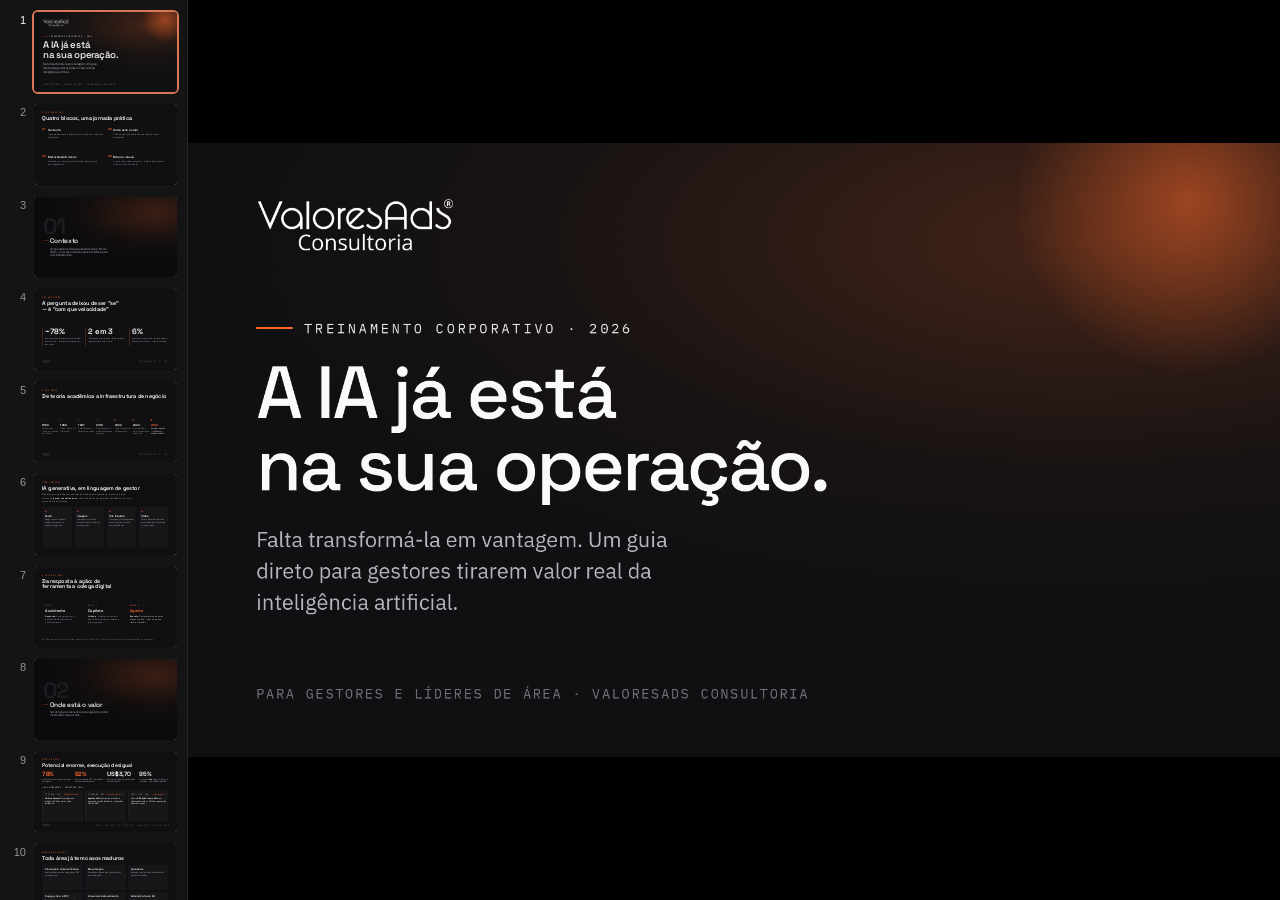
==== index.html @ 969938cc "Add files via upload" ====
<!DOCTYPE html>
<html lang="pt-BR">
<head>
<meta charset="utf-8">
<meta name="viewport" content="width=device-width, initial-scale=1">
<title>Treinamento de IA · ValoresAds Consultoria</title>
<!-- Fonts self-hosted for full offline playback (Space Grotesk, IBM Plex Sans/Mono) -->
<link rel="stylesheet" href="assets/fonts/fonts.css">
<style>
  * { box-sizing: border-box; }
  html, body { margin: 0; height: 100%; background: #0b0b0d; }
  a { color: #ff6a2c; }
</style>
<script src="deck-fragments.js"></script>
</head>
<body>
<deck-stage width="1920" height="1080">
<!-- 1 · CAPA -->
<section data-label="Capa" data-screen-label="01" data-speaker-notes="Abertura. Apresente-se, apresente a ValoresAds e o objetivo do treinamento: sair daqui sabendo o que é IA, onde ela gera valor e como começar na sua área. ~45 min." style="box-sizing:border-box;height:100%;background:radial-gradient(120% 90% at 82% 16%, rgba(255,106,44,0.22) 0%, rgba(255,106,44,0.04) 40%, transparent 64%), #101012;color:#fafafa;font-family:'IBM Plex Sans',sans-serif;padding:96px 120px;display:flex;flex-direction:column;justify-content:space-between;overflow:hidden;position:relative;">
  <div style="position:absolute;top:-220px;right:-160px;width:640px;height:640px;border-radius:50%;background:radial-gradient(circle, rgba(255,106,44,0.5) 0%, transparent 68%);filter:blur(12px);"></div>
  <img src="assets/valoresads-white.png" alt="ValoresAds Consultoria" style="height:96px;width:auto;align-self:flex-start;position:relative;">
  <div style="position:relative;max-width:1180px;">
    <div style="display:flex;align-items:center;gap:20px;margin-bottom:34px;">
      <span style="width:64px;height:3px;background:#ff6a2c;display:block;"></span>
      <span style="font-family:'IBM Plex Mono',monospace;font-size:24px;letter-spacing:0.22em;text-transform:uppercase;color:#e4e4e7;">Treinamento corporativo · 2026</span>
    </div>
    <h1 style="font-family:'Space Grotesk',sans-serif;font-weight:500;font-size:130px;line-height:0.98;letter-spacing:-0.03em;color:#fafafa;margin:0;">A IA já está<br>na sua operação.</h1>
    <p style="font-size:38px;line-height:1.45;color:#b4b4bc;margin:38px 0 0 0;max-width:840px;">Falta transformá-la em vantagem. Um guia direto para gestores tirarem valor real da inteligência artificial.</p>
  </div>
  <div style="position:relative;font-family:'IBM Plex Mono',monospace;font-size:24px;letter-spacing:0.14em;text-transform:uppercase;color:#71717a;">Para gestores e líderes de área · ValoresAds Consultoria</div>
</section>

<!-- 2 · AGENDA -->
<section data-label="Agenda" data-screen-label="02" data-speaker-notes="Mapa do treinamento em 4 blocos. Diga que é prático e que fecha com um exercício aplicado à realidade deles." style="box-sizing:border-box;height:100%;background:#101012;color:#fafafa;font-family:'IBM Plex Sans',sans-serif;padding:92px 110px;display:flex;flex-direction:column;overflow:hidden;position:relative;">
  <p style="font-family:'IBM Plex Mono',monospace;font-size:24px;letter-spacing:0.2em;text-transform:uppercase;color:#ff6a2c;margin:0 0 26px 0;">O que vamos ver</p>
  <h2 style="font-family:'Space Grotesk',sans-serif;font-weight:600;font-size:74px;line-height:1.02;letter-spacing:-0.02em;color:#fafafa;margin:0 0 64px 0;">Quatro blocos, uma jornada prática</h2>
  <div style="display:grid;grid-template-columns:1fr 1fr;gap:32px 56px;flex:1;">
    <div style="border-top:2px solid #26262b;padding-top:26px;display:flex;gap:28px;" data-frag="1">
      <span style="font-family:'Space Grotesk',sans-serif;font-weight:600;font-size:40px;color:#ff6a2c;line-height:1;">01</span>
      <div><h3 style="font-family:'Space Grotesk',sans-serif;font-weight:600;font-size:40px;color:#fafafa;margin:0 0 12px 0;">Contexto</h3><p style="font-size:28px;line-height:1.45;color:#a1a1aa;margin:0;">O que mudou, como a IA generativa funciona e o salto para os agentes.</p></div>
    </div>
    <div style="border-top:2px solid #26262b;padding-top:26px;display:flex;gap:28px;" data-frag="2">
      <span style="font-family:'Space Grotesk',sans-serif;font-weight:600;font-size:40px;color:#ff6a2c;line-height:1;">02</span>
      <div><h3 style="font-family:'Space Grotesk',sans-serif;font-weight:600;font-size:40px;color:#fafafa;margin:0 0 12px 0;">Onde está o valor</h3><p style="font-size:28px;line-height:1.45;color:#a1a1aa;margin:0;">Estado da adoção e casos de uso reais por área da empresa.</p></div>
    </div>
    <div style="border-top:2px solid #26262b;padding-top:26px;display:flex;gap:28px;" data-frag="3">
      <span style="font-family:'Space Grotesk',sans-serif;font-weight:600;font-size:40px;color:#ff6a2c;line-height:1;">03</span>
      <div><h3 style="font-family:'Space Grotesk',sans-serif;font-weight:600;font-size:40px;color:#fafafa;margin:0 0 12px 0;">Maturidade &amp; riscos</h3><p style="font-size:28px;line-height:1.45;color:#a1a1aa;margin:0;">Níveis de uso, por que projetos falham, governança e uso responsável.</p></div>
    </div>
    <div style="border-top:2px solid #26262b;padding-top:26px;display:flex;gap:28px;" data-frag="4">
      <span style="font-family:'Space Grotesk',sans-serif;font-weight:600;font-size:40px;color:#ff6a2c;line-height:1;">04</span>
      <div><h3 style="font-family:'Space Grotesk',sans-serif;font-weight:600;font-size:40px;color:#fafafa;margin:0 0 12px 0;">Mão na massa</h3><p style="font-size:28px;line-height:1.45;color:#a1a1aa;margin:0;">Como escrever bons prompts, o método de adoção e o exercício "meu assistente".</p></div>
    </div>
  </div>
</section>

<!-- 3 · DIVISOR 01 -->
<section data-label="01 · Contexto" data-screen-label="03" data-speaker-notes="Divisor de bloco. Transição para o contexto: por que esse é o momento." style="box-sizing:border-box;height:100%;background:radial-gradient(120% 90% at 85% 20%, rgba(255,106,44,0.20) 0%, rgba(255,106,44,0.03) 42%, transparent 66%), #0b0b0d;color:#fafafa;font-family:'IBM Plex Sans',sans-serif;padding:96px 120px;display:flex;flex-direction:column;justify-content:center;overflow:hidden;position:relative;">
  <span style="font-family:'Space Grotesk',sans-serif;font-weight:700;font-size:300px;line-height:0.8;color:#1c1c20;letter-spacing:-0.04em;">01</span>
  <div style="display:flex;align-items:center;gap:22px;margin-top:10px;">
    <span style="width:72px;height:3px;background:#ff6a2c;display:block;"></span>
    <h2 style="font-family:'Space Grotesk',sans-serif;font-weight:500;font-size:88px;letter-spacing:-0.02em;color:#fafafa;margin:0;">Contexto</h2>
  </div>
  <p style="font-size:34px;color:#a1a1aa;margin:28px 0 0 94px;max-width:820px;">Do que estamos falando quando dizemos "IA" em 2026 — e por que ela deixou de ser tendência para virar infraestrutura.</p>
</section>

<!-- 4 · POR QUE AGORA -->
<section data-label="Por que agora" data-screen-label="04" data-speaker-notes="A adoção virou padrão de mercado. Em ~1 ano saltou de metade para quase 80% das empresas. Mas só 6% capturam impacto real no resultado — a diferença não é a tecnologia, é o método. Esse é o recado do treinamento." style="box-sizing:border-box;height:100%;background:#101012;color:#fafafa;font-family:'IBM Plex Sans',sans-serif;padding:92px 110px;display:flex;flex-direction:column;overflow:hidden;position:relative;">
  <p style="font-family:'IBM Plex Mono',monospace;font-size:24px;letter-spacing:0.2em;text-transform:uppercase;color:#ff6a2c;margin:0 0 26px 0;">Por que agora</p>
  <h2 style="font-family:'Space Grotesk',sans-serif;font-weight:600;font-size:74px;line-height:1.04;letter-spacing:-0.02em;color:#fafafa;margin:0 0 56px 0;max-width:1300px;">A pergunta deixou de ser "se" — é "com que velocidade"</h2>
  <div style="display:grid;grid-template-columns:repeat(3,1fr);gap:52px;flex:1;align-content:center;">
    <div style="border-left:3px solid #ff6a2c;padding-left:34px;" data-frag="1">
      <div style="font-family:'Space Grotesk',sans-serif;font-weight:600;font-size:104px;line-height:1;color:#fafafa;">~78%</div>
      <p style="font-size:28px;line-height:1.45;color:#a1a1aa;margin:18px 0 0 0;">das empresas já usam IA em ao menos uma função — era cerca de metade um ano antes.</p>
    </div>
    <div style="border-left:3px solid #ff6a2c;padding-left:34px;" data-frag="2">
      <div style="font-family:'Space Grotesk',sans-serif;font-weight:600;font-size:104px;line-height:1;color:#fafafa;">2 em 3</div>
      <p style="font-size:28px;line-height:1.45;color:#a1a1aa;margin:18px 0 0 0;">líderes seniores já usam IA generativa regularmente no dia a dia.</p>
    </div>
    <div style="border-left:3px solid #ff6a2c;padding-left:34px;" data-frag="3">
      <div style="font-family:'Space Grotesk',sans-serif;font-weight:600;font-size:104px;line-height:1;color:#fafafa;">6%</div>
      <p style="font-size:28px;line-height:1.45;color:#a1a1aa;margin:18px 0 0 0;">capturam impacto real no resultado. A diferença é método — não tecnologia.</p>
    </div>
  </div>
  <div style="display:flex;justify-content:space-between;align-items:center;margin-top:auto;padding-top:30px;"><img src="assets/valoresads-white.png" alt="ValoresAds" style="height:30px;width:auto;opacity:0.55;"><span style="font-family:'IBM Plex Mono',monospace;font-size:24px;letter-spacing:0.12em;text-transform:uppercase;color:#52525b;">Treinamento de IA · 2026</span></div>
</section>

<!-- 5 · LINHA DO TEMPO -->
<section data-label="Linha do tempo" data-screen-label="05" data-speaker-notes="Contexto histórico rápido. O ponto: a curva acelerou. O deck original parava em 2022/ChatGPT — hoje já vivemos a era multimodal e o início dos agentes." style="box-sizing:border-box;height:100%;background:#101012;color:#fafafa;font-family:'IBM Plex Sans',sans-serif;padding:92px 110px;display:flex;flex-direction:column;overflow:hidden;position:relative;">
  <p style="font-family:'IBM Plex Mono',monospace;font-size:24px;letter-spacing:0.2em;text-transform:uppercase;color:#ff6a2c;margin:0 0 26px 0;">O que mudou</p>
  <h2 style="font-family:'Space Grotesk',sans-serif;font-weight:600;font-size:74px;line-height:1.02;letter-spacing:-0.02em;color:#fafafa;margin:0 0 70px 0;">De teoria acadêmica a infraestrutura de negócio</h2>
  <div style="flex:1;display:flex;align-items:center;">
    <div style="width:100%;border-top:2px solid #26262b;display:grid;grid-template-columns:repeat(7,1fr);">
      <div style="padding:38px 20px 0 0;position:relative;" data-frag="1"><span style="position:absolute;top:-9px;left:0;width:16px;height:16px;border-radius:50%;background:#3f3f46;"></span><div style="font-family:'Space Grotesk',sans-serif;font-weight:600;font-size:38px;color:#fafafa;">1950</div><p style="font-size:24px;line-height:1.4;color:#8a8a92;margin:12px 0 0 0;">Fundamentos — Turing e a "máquina que pensa"</p></div>
      <div style="padding:38px 20px 0 0;position:relative;" data-frag="2"><span style="position:absolute;top:-9px;left:0;width:16px;height:16px;border-radius:50%;background:#3f3f46;"></span><div style="font-family:'Space Grotesk',sans-serif;font-weight:600;font-size:38px;color:#fafafa;">1956</div><p style="font-size:24px;line-height:1.4;color:#8a8a92;margin:12px 0 0 0;">Nasce o termo "IA" (Dartmouth)</p></div>
      <div style="padding:38px 20px 0 0;position:relative;" data-frag="3"><span style="position:absolute;top:-9px;left:0;width:16px;height:16px;border-radius:50%;background:#3f3f46;"></span><div style="font-family:'Space Grotesk',sans-serif;font-weight:600;font-size:38px;color:#fafafa;">1997</div><p style="font-size:24px;line-height:1.4;color:#8a8a92;margin:12px 0 0 0;">Deep Blue vence Kasparov no xadrez</p></div>
      <div style="padding:38px 20px 0 0;position:relative;" data-frag="4"><span style="position:absolute;top:-9px;left:0;width:16px;height:16px;border-radius:50%;background:#3f3f46;"></span><div style="font-family:'Space Grotesk',sans-serif;font-weight:600;font-size:38px;color:#fafafa;">2012</div><p style="font-size:24px;line-height:1.4;color:#8a8a92;margin:12px 0 0 0;">Deep learning — a máquina aprende a enxergar</p></div>
      <div style="padding:38px 20px 0 0;position:relative;" data-frag="5"><span style="position:absolute;top:-9px;left:0;width:16px;height:16px;border-radius:50%;background:#ff6a2c;"></span><div style="font-family:'Space Grotesk',sans-serif;font-weight:600;font-size:38px;color:#fafafa;">2022</div><p style="font-size:24px;line-height:1.4;color:#8a8a92;margin:12px 0 0 0;">ChatGPT populariza a IA generativa</p></div>
      <div style="padding:38px 20px 0 0;position:relative;" data-frag="6"><span style="position:absolute;top:-9px;left:0;width:16px;height:16px;border-radius:50%;background:#ff6a2c;"></span><div style="font-family:'Space Grotesk',sans-serif;font-weight:600;font-size:38px;color:#fafafa;">2024</div><p style="font-size:24px;line-height:1.4;color:#8a8a92;margin:12px 0 0 0;">IA multimodal — texto, imagem, voz e vídeo juntos</p></div>
      <div style="padding:38px 0 0 0;position:relative;" data-frag="7"><span style="position:absolute;top:-9px;left:0;width:16px;height:16px;border-radius:50%;background:#ff6a2c;box-shadow:0 0 0 6px rgba(255,106,44,0.2);"></span><div style="font-family:'Space Grotesk',sans-serif;font-weight:600;font-size:38px;color:#ff6a2c;">2026</div><p style="font-size:24px;line-height:1.4;color:#d4d4d8;margin:12px 0 0 0;">A era dos agentes — a IA passa a executar tarefas</p></div>
    </div>
  </div>
  <div style="display:flex;justify-content:space-between;align-items:center;margin-top:auto;padding-top:30px;"><img src="assets/valoresads-white.png" alt="ValoresAds" style="height:30px;width:auto;opacity:0.55;"><span style="font-family:'IBM Plex Mono',monospace;font-size:24px;letter-spacing:0.12em;text-transform:uppercase;color:#52525b;">Treinamento de IA · 2026</span></div>
</section>

<!-- 6 · COMO FUNCIONA / MODALIDADES -->
<section data-label="IA generativa" data-screen-label="06" data-speaker-notes="Explique simples: modelos que aprenderam padrões de muitos dados e geram conteúdo novo. Hoje são multimodais. Dê exemplos do cotidiano da empresa deles." style="box-sizing:border-box;height:100%;background:#101012;color:#fafafa;font-family:'IBM Plex Sans',sans-serif;padding:92px 110px;display:flex;flex-direction:column;overflow:hidden;position:relative;">
  <p style="font-family:'IBM Plex Mono',monospace;font-size:24px;letter-spacing:0.2em;text-transform:uppercase;color:#ff6a2c;margin:0 0 26px 0;">Como funciona</p>
  <h2 style="font-family:'Space Grotesk',sans-serif;font-weight:600;font-size:74px;line-height:1.02;letter-spacing:-0.02em;color:#fafafa;margin:0 0 20px 0;">IA generativa, em linguagem de gestor</h2>
  <p style="font-size:32px;line-height:1.5;color:#b4b4bc;margin:0 0 54px 0;max-width:1240px;">Modelos que aprenderam padrões de bilhões de exemplos e, a partir de uma instrução, <strong style="color:#fafafa;font-weight:600;">geram conteúdo novo</strong>. Hoje trabalham em quatro modalidades — muitas vezes ao mesmo tempo.</p>
  <div style="display:grid;grid-template-columns:repeat(4,1fr);gap:28px;flex:1;">
    <div style="background:#17171a;border:1px solid #26262b;border-radius:6px;padding:38px 32px;display:flex;flex-direction:column;" data-frag="1">
      <span style="font-family:'IBM Plex Mono',monospace;font-size:24px;letter-spacing:0.1em;color:#ff6a2c;">01</span>
      <h3 style="font-family:'Space Grotesk',sans-serif;font-weight:600;font-size:38px;color:#fafafa;margin:20px 0 14px 0;">Texto</h3>
      <p style="font-size:25px;line-height:1.45;color:#a1a1aa;margin:0;">Redigir, resumir, traduzir, analisar documentos e responder perguntas.</p>
    </div>
    <div style="background:#17171a;border:1px solid #26262b;border-radius:6px;padding:38px 32px;display:flex;flex-direction:column;" data-frag="2">
      <span style="font-family:'IBM Plex Mono',monospace;font-size:24px;letter-spacing:0.1em;color:#ff6a2c;">02</span>
      <h3 style="font-family:'Space Grotesk',sans-serif;font-weight:600;font-size:38px;color:#fafafa;margin:20px 0 14px 0;">Imagem</h3>
      <p style="font-size:25px;line-height:1.45;color:#a1a1aa;margin:0;">Criar peças, mockups e variações visuais a partir de uma descrição.</p>
    </div>
    <div style="background:#17171a;border:1px solid #26262b;border-radius:6px;padding:38px 32px;display:flex;flex-direction:column;" data-frag="3">
      <span style="font-family:'IBM Plex Mono',monospace;font-size:24px;letter-spacing:0.1em;color:#ff6a2c;">03</span>
      <h3 style="font-family:'Space Grotesk',sans-serif;font-weight:600;font-size:38px;color:#fafafa;margin:20px 0 14px 0;">Voz &amp; áudio</h3>
      <p style="font-size:25px;line-height:1.45;color:#a1a1aa;margin:0;">Transcrever reuniões, atender por voz e narrar conteúdo com naturalidade.</p>
    </div>
    <div style="background:#17171a;border:1px solid #26262b;border-radius:6px;padding:38px 32px;display:flex;flex-direction:column;" data-frag="4">
      <span style="font-family:'IBM Plex Mono',monospace;font-size:24px;letter-spacing:0.1em;color:#ff6a2c;">04</span>
      <h3 style="font-family:'Space Grotesk',sans-serif;font-weight:600;font-size:38px;color:#fafafa;margin:20px 0 14px 0;">Vídeo</h3>
      <p style="font-size:25px;line-height:1.45;color:#a1a1aa;margin:0;">Gerar e editar vídeos curtos para treinamento, marketing e comunicação.</p>
    </div>
  </div>
</section>

<!-- 7 · ASSISTENTE -> AGENTE -->
<section data-label="Assistente → Agente" data-screen-label="07" data-speaker-notes="O salto de 2026. Assistente responde; copiloto colabora dentro do fluxo; agente executa tarefas de várias etapas com supervisão humana. É a passagem de 'ferramenta' para 'colega digital'." style="box-sizing:border-box;height:100%;background:#101012;color:#fafafa;font-family:'IBM Plex Sans',sans-serif;padding:92px 110px;display:flex;flex-direction:column;overflow:hidden;position:relative;">
  <p style="font-family:'IBM Plex Mono',monospace;font-size:24px;letter-spacing:0.2em;text-transform:uppercase;color:#ff6a2c;margin:0 0 26px 0;">O salto de 2026</p>
  <h2 style="font-family:'Space Grotesk',sans-serif;font-weight:600;font-size:74px;line-height:1.02;letter-spacing:-0.02em;color:#fafafa;margin:0 0 60px 0;">Da resposta à ação: de ferramenta a colega digital</h2>
  <div style="display:grid;grid-template-columns:1fr 1fr 1fr;gap:0;flex:1;align-content:center;position:relative;">
    <div style="padding:0 44px;" data-frag="1">
      <div style="font-family:'IBM Plex Mono',monospace;font-size:24px;letter-spacing:0.14em;text-transform:uppercase;color:#71717a;">Nível 1</div>
      <h3 style="font-family:'Space Grotesk',sans-serif;font-weight:600;font-size:52px;color:#fafafa;margin:16px 0 18px 0;">Assistente</h3>
      <p style="font-size:29px;line-height:1.5;color:#a1a1aa;margin:0;"><strong style="color:#e4e4e7;font-weight:600;">Responde.</strong> Você pergunta, ele devolve. Chatbots e buscas conversacionais.</p>
    </div>
    <div style="padding:0 44px;border-left:1px solid #26262b;" data-frag="2">
      <div style="font-family:'IBM Plex Mono',monospace;font-size:24px;letter-spacing:0.14em;text-transform:uppercase;color:#71717a;">Nível 2</div>
      <h3 style="font-family:'Space Grotesk',sans-serif;font-weight:600;font-size:52px;color:#fafafa;margin:16px 0 18px 0;">Copiloto</h3>
      <p style="font-size:29px;line-height:1.5;color:#a1a1aa;margin:0;"><strong style="color:#e4e4e7;font-weight:600;">Colabora.</strong> Trabalha ao seu lado dentro da ferramenta e sugere o próximo passo.</p>
    </div>
    <div style="padding:0 44px;border-left:1px solid #26262b;" data-frag="3">
      <div style="font-family:'IBM Plex Mono',monospace;font-size:24px;letter-spacing:0.14em;text-transform:uppercase;color:#ff6a2c;">Nível 3</div>
      <h3 style="font-family:'Space Grotesk',sans-serif;font-weight:600;font-size:52px;color:#ff6a2c;margin:16px 0 18px 0;">Agente</h3>
      <p style="font-size:29px;line-height:1.5;color:#d4d4d8;margin:0;"><strong style="color:#fafafa;font-weight:600;">Executa.</strong> Cumpre tarefas de várias etapas sozinho — com o humano supervisionando.</p>
    </div>
  </div>
  <p style="font-size:27px;color:#71717a;margin:44px 0 0 0;" data-frag="4">62% das empresas já experimentam agentes; até o fim de 2026, ~40% dos softwares corporativos terão agentes embutidos.</p>
</section>

<!-- 8 · DIVISOR 02 -->
<section data-label="02 · Onde está o valor" data-screen-label="08" data-speaker-notes="Transição para o bloco de valor: onde a IA de fato move o ponteiro." style="box-sizing:border-box;height:100%;background:radial-gradient(120% 90% at 85% 20%, rgba(255,106,44,0.20) 0%, rgba(255,106,44,0.03) 42%, transparent 66%), #0b0b0d;color:#fafafa;font-family:'IBM Plex Sans',sans-serif;padding:96px 120px;display:flex;flex-direction:column;justify-content:center;overflow:hidden;position:relative;">
  <span style="font-family:'Space Grotesk',sans-serif;font-weight:700;font-size:300px;line-height:0.8;color:#1c1c20;letter-spacing:-0.04em;">02</span>
  <div style="display:flex;align-items:center;gap:22px;margin-top:10px;">
    <span style="width:72px;height:3px;background:#ff6a2c;display:block;"></span>
    <h2 style="font-family:'Space Grotesk',sans-serif;font-weight:500;font-size:88px;letter-spacing:-0.02em;color:#fafafa;margin:0;">Onde está o valor</h2>
  </div>
  <p style="font-size:34px;color:#a1a1aa;margin:28px 0 0 94px;max-width:820px;">Sair do hype: os casos de uso que já geram retorno mensurável, área por área.</p>
</section>

<!-- 9 · ESTADO DA ADOÇÃO -->
<section data-label="Estado da adoção" data-screen-label="09" data-speaker-notes="Foto de 2026: adoção alta, retorno visível, mas execução desigual. O contraste 78% adotam vs 95% dos pilotos sem impacto no P&amp;L é o gancho para o bloco de maturidade." style="box-sizing:border-box;height:100%;background:#101012;color:#fafafa;font-family:'IBM Plex Sans',sans-serif;padding:84px 110px;display:flex;flex-direction:column;overflow:hidden;position:relative;">
  <p style="font-family:'IBM Plex Mono',monospace;font-size:24px;letter-spacing:0.2em;text-transform:uppercase;color:#ff6a2c;margin:0 0 24px 0;">Foto de 2026</p>
  <h2 style="font-family:'Space Grotesk',sans-serif;font-weight:600;font-size:70px;line-height:1.02;letter-spacing:-0.02em;color:#fafafa;margin:0 0 40px 0;">Potencial enorme, execução desigual</h2>
  <div style="display:grid;grid-template-columns:repeat(4,1fr);gap:40px;">
    <div data-frag="1"><div style="font-family:'Space Grotesk',sans-serif;font-weight:600;font-size:82px;line-height:1;color:#ff6a2c;">78%</div><p style="font-size:25px;line-height:1.4;color:#a1a1aa;margin:14px 0 0 0;">usam IA em ao menos uma função do negócio.</p></div>
    <div data-frag="2"><div style="font-family:'Space Grotesk',sans-serif;font-weight:600;font-size:82px;line-height:1;color:#ff6a2c;">62%</div><p style="font-size:25px;line-height:1.4;color:#a1a1aa;margin:14px 0 0 0;">já testam agentes; 23% escalando em ao menos uma área.</p></div>
    <div data-frag="3"><div style="font-family:'Space Grotesk',sans-serif;font-weight:600;font-size:82px;line-height:1;color:#fafafa;">US$3,70</div><p style="font-size:25px;line-height:1.4;color:#a1a1aa;margin:14px 0 0 0;">de retorno médio para cada dólar investido em IA.</p></div>
    <div data-frag="4"><div style="font-family:'Space Grotesk',sans-serif;font-weight:600;font-size:82px;line-height:1;color:#fafafa;">95%</div><p style="font-size:25px;line-height:1.4;color:#a1a1aa;margin:14px 0 0 0;">dos pilotos <strong style="color:#e4e4e7;">não</strong> geram impacto no resultado — por falta de método.</p></div>
  </div>
  <div style="display:flex;align-items:center;gap:18px;margin:44px 0 22px 0;" data-frag="5"><span style="width:9px;height:9px;border-radius:50%;background:#ff6a2c;display:block;box-shadow:0 0 0 5px rgba(255,106,44,0.18);"></span><span style="font-family:'IBM Plex Mono',monospace;font-size:24px;letter-spacing:0.14em;text-transform:uppercase;color:#e4e4e7;">Nas manchetes · indústria 2026</span></div>
  <div style="display:grid;grid-template-columns:repeat(3,1fr);gap:26px;flex:1;">
    <div style="background:#17171a;border:1px solid #26262b;border-left:3px solid #ff6a2c;border-radius:6px;padding:32px 34px;display:flex;flex-direction:column;" data-frag="6">
      <div style="display:flex;flex-direction:column;gap:14px;">
        <div style="display:flex;justify-content:space-between;align-items:baseline;gap:10px;"><span style="font-family:'IBM Plex Mono',monospace;font-size:24px;letter-spacing:0.04em;text-transform:uppercase;color:#a1a1aa;">IT Forum · fev</span><a href="https://itforum.com.br/noticias/industrializacao-ia-infraestrutura-software/" target="_blank" style="font-family:'IBM Plex Mono',monospace;font-size:24px;color:#ff6a2c;text-decoration:none;">itforum.com.br ↗</a></div>
        <p style="font-size:26px;line-height:1.35;color:#fafafa;margin:10px 0 0 0;"><strong style="color:#fff;">Nvidia e Dassault</strong> levam gêmeos digitais e IA física para o chão de fábrica.</p>
      </div>
    </div>
    <div style="background:#17171a;border:1px solid #26262b;border-left:3px solid #ff6a2c;border-radius:6px;padding:32px 34px;display:flex;flex-direction:column;" data-frag="7">
      <div style="display:flex;flex-direction:column;gap:14px;">
        <div style="display:flex;justify-content:space-between;align-items:baseline;gap:10px;"><span style="font-family:'IBM Plex Mono',monospace;font-size:24px;letter-spacing:0.04em;text-transform:uppercase;color:#a1a1aa;">TI Inside · dez</span><a href="https://tiinside.com.br/16/12/2025/o-futuro-da-manufatura-em-2026-entre-a-hiperautomacao-e-a-responsabilidade/" target="_blank" style="font-family:'IBM Plex Mono',monospace;font-size:24px;color:#ff6a2c;text-decoration:none;">tiinside.com.br ↗</a></div>
        <p style="font-size:26px;line-height:1.35;color:#fafafa;margin:10px 0 0 0;"><strong style="color:#fff;">Agentes de IA</strong> passam da previsão à execução no chão de fábrica, integrados a ERP e MES.</p>
      </div>
    </div>
    <div style="background:#17171a;border:1px solid #26262b;border-left:3px solid #ff6a2c;border-radius:6px;padding:32px 34px;display:flex;flex-direction:column;" data-frag="8">
      <div style="display:flex;flex-direction:column;gap:14px;">
        <div style="display:flex;justify-content:space-between;align-items:baseline;gap:10px;"><span style="font-family:'IBM Plex Mono',monospace;font-size:24px;letter-spacing:0.04em;text-transform:uppercase;color:#a1a1aa;">SiDi / CNI · jan</span><a href="https://www.sidi.org.br/pt-br/blog/mapa-para-captar-valor-dos-agentes-de-ia-na-industria-em-2026" target="_blank" style="font-family:'IBM Plex Mono',monospace;font-size:24px;color:#ff6a2c;text-decoration:none;">sidi.org.br ↗</a></div>
        <p style="font-size:26px;line-height:1.35;color:#fafafa;margin:10px 0 0 0;">Subir o <strong style="color:#fff;">OEE de 60% para 80%</strong> com agentes equivale a +33% de capacidade sem novo capex.</p>
      </div>
    </div>
  </div>
  <div style="display:flex;justify-content:space-between;align-items:center;margin-top:auto;padding-top:32px;"><img src="assets/valoresads-white.png" alt="ValoresAds" style="height:28px;width:auto;opacity:0.55;"><span style="font-family:'IBM Plex Mono',monospace;font-size:24px;letter-spacing:0.12em;text-transform:uppercase;color:#52525b;">Dados: McKinsey, MIT, Deloitte · Manchetes: indústria 2026</span></div>
</section>

<!-- 10 · MAPA DE CASOS POR ÁREA -->
<section data-label="Casos por área" data-screen-label="10" data-speaker-notes="Panorama: toda área tem casos maduros. Peça para cada gestor identificar mentalmente o dele — voltamos a isso no exercício." style="box-sizing:border-box;height:100%;background:#101012;color:#fafafa;font-family:'IBM Plex Sans',sans-serif;padding:92px 110px;display:flex;flex-direction:column;overflow:hidden;position:relative;">
  <p style="font-family:'IBM Plex Mono',monospace;font-size:24px;letter-spacing:0.2em;text-transform:uppercase;color:#ff6a2c;margin:0 0 26px 0;">Mapa de aplicação</p>
  <h2 style="font-family:'Space Grotesk',sans-serif;font-weight:600;font-size:74px;line-height:1.02;letter-spacing:-0.02em;color:#fafafa;margin:0 0 52px 0;">Toda área já tem casos maduros</h2>
  <div style="display:grid;grid-template-columns:repeat(3,1fr);grid-template-rows:1fr 1fr;gap:26px;flex:1;">
    <div style="background:#17171a;border:1px solid #26262b;border-radius:6px;padding:34px 36px;" data-frag="1"><h3 style="font-family:'Space Grotesk',sans-serif;font-weight:600;font-size:34px;color:#fafafa;margin:0 0 12px 0;">Produção &amp; chão de fábrica</h3><p style="font-size:25px;line-height:1.4;color:#a1a1aa;margin:0;">Apontamentos, análise de paradas e OEE em tempo real.</p></div>
    <div style="background:#17171a;border:1px solid #26262b;border-radius:6px;padding:34px 36px;" data-frag="2"><h3 style="font-family:'Space Grotesk',sans-serif;font-weight:600;font-size:34px;color:#fafafa;margin:0 0 12px 0;">Manutenção</h3><p style="font-size:25px;line-height:1.4;color:#a1a1aa;margin:0;">Previsão de falhas e planos preventivos antes da parada.</p></div>
    <div style="background:#17171a;border:1px solid #26262b;border-radius:6px;padding:34px 36px;" data-frag="3"><h3 style="font-family:'Space Grotesk',sans-serif;font-weight:600;font-size:34px;color:#fafafa;margin:0 0 12px 0;">Qualidade</h3><p style="font-size:25px;line-height:1.4;color:#a1a1aa;margin:0;">Inspeção visual automática e análise de não conformidades.</p></div>
    <div style="background:#17171a;border:1px solid #26262b;border-radius:6px;padding:34px 36px;" data-frag="4"><h3 style="font-family:'Space Grotesk',sans-serif;font-weight:600;font-size:34px;color:#fafafa;margin:0 0 12px 0;">Supply chain &amp; PCP</h3><p style="font-size:25px;line-height:1.4;color:#a1a1aa;margin:0;">Previsão de demanda e programação dinâmica da produção.</p></div>
    <div style="background:#17171a;border:1px solid #26262b;border-radius:6px;padding:34px 36px;" data-frag="5"><h3 style="font-family:'Space Grotesk',sans-serif;font-weight:600;font-size:34px;color:#fafafa;margin:0 0 12px 0;">Comercial &amp; atendimento</h3><p style="font-size:25px;line-height:1.4;color:#a1a1aa;margin:0;">Orçamentos, follow-up e pós-venda com agentes.</p></div>
    <div style="background:#17171a;border:1px solid #26262b;border-radius:6px;padding:34px 36px;" data-frag="6"><h3 style="font-family:'Space Grotesk',sans-serif;font-weight:600;font-size:34px;color:#fafafa;margin:0 0 12px 0;">Administrativo &amp; RH</h3><p style="font-size:25px;line-height:1.4;color:#a1a1aa;margin:0;">Relatórios, conciliações e dúvidas internas sem fila.</p></div>
  </div>
</section>

<!-- 11 · CASO ATENDIMENTO -->
<section data-label="Caso · Atendimento" data-screen-label="11" data-speaker-notes="Caso concreto. Agente recebe o chamado, verifica dados, diagnostica, resolve e fecha o ticket. Humano assume o complexo e sensível. Ganhos: custo e tempo caem, satisfação sobe." style="box-sizing:border-box;height:100%;background:#101012;color:#fafafa;font-family:'IBM Plex Sans',sans-serif;padding:92px 110px;display:flex;flex-direction:column;overflow:hidden;position:relative;">
  <p style="font-family:'IBM Plex Mono',monospace;font-size:24px;letter-spacing:0.2em;text-transform:uppercase;color:#ff6a2c;margin:0 0 26px 0;">Caso 01 · Atendimento</p>
  <h2 style="font-family:'Space Grotesk',sans-serif;font-weight:600;font-size:70px;line-height:1.04;letter-spacing:-0.02em;color:#fafafa;margin:0 0 52px 0;max-width:1280px;">O agente resolve o chamado ponta a ponta</h2>
  <div style="display:grid;grid-template-columns:1.35fr 1fr;gap:80px;flex:1;align-items:center;">
    <div style="display:flex;flex-direction:column;gap:22px;">
      <div style="display:flex;gap:24px;align-items:baseline;" data-frag="1"><span style="font-family:'IBM Plex Mono',monospace;font-size:24px;color:#ff6a2c;">1</span><span style="font-size:31px;line-height:1.45;color:#d4d4d8;">Recebe a solicitação e identifica o cliente</span></div>
      <div style="display:flex;gap:24px;align-items:baseline;" data-frag="2"><span style="font-family:'IBM Plex Mono',monospace;font-size:24px;color:#ff6a2c;">2</span><span style="font-size:31px;line-height:1.45;color:#d4d4d8;">Consulta os dados e diagnostica o problema</span></div>
      <div style="display:flex;gap:24px;align-items:baseline;" data-frag="3"><span style="font-family:'IBM Plex Mono',monospace;font-size:24px;color:#ff6a2c;">3</span><span style="font-size:31px;line-height:1.45;color:#d4d4d8;">Executa a solução — reembolso, troca, atualização</span></div>
      <div style="display:flex;gap:24px;align-items:baseline;" data-frag="4"><span style="font-family:'IBM Plex Mono',monospace;font-size:24px;color:#ff6a2c;">4</span><span style="font-size:31px;line-height:1.45;color:#d4d4d8;">Escala para um humano o que é complexo ou sensível</span></div>
    </div>
    <div style="border-left:3px solid #ff6a2c;padding-left:40px;" data-frag="5">
      <div style="font-family:'Space Grotesk',sans-serif;font-weight:600;font-size:92px;line-height:1;color:#fafafa;">-30%</div>
      <p style="font-size:27px;line-height:1.45;color:#a1a1aa;margin:16px 0 40px 0;">de custo operacional em atendimento.</p>
      <div style="font-family:'Space Grotesk',sans-serif;font-weight:600;font-size:92px;line-height:1;color:#fafafa;">24/7</div>
      <p style="font-size:27px;line-height:1.45;color:#a1a1aa;margin:16px 0 0 0;">disponibilidade, sem fila e sem hora extra.</p>
    </div>
  </div>
</section>

<!-- 12 · CASO MARKETING & VENDAS -->
<section data-label="Caso · Chão de fábrica" data-screen-label="12" data-speaker-notes="O caso central para indústria: manutenção preditiva, inspeção de qualidade por visão computacional e replanejamento dinâmico. Manutenção e confiabilidade é onde o retorno chega mais rápido — impacto direto no OEE." style="box-sizing:border-box;height:100%;background:#101012;color:#fafafa;font-family:'IBM Plex Sans',sans-serif;padding:92px 110px;display:flex;flex-direction:column;overflow:hidden;position:relative;">
  <p style="font-family:'IBM Plex Mono',monospace;font-size:24px;letter-spacing:0.2em;text-transform:uppercase;color:#ff6a2c;margin:0 0 26px 0;">Caso 02 · Chão de fábrica</p>
  <h2 style="font-family:'Space Grotesk',sans-serif;font-weight:600;font-size:70px;line-height:1.04;letter-spacing:-0.02em;color:#fafafa;margin:0 0 52px 0;max-width:1280px;">Manutenção preditiva e qualidade sem retrabalho</h2>
  <div style="display:grid;grid-template-columns:repeat(3,1fr);gap:34px;flex:1;align-content:center;">
    <div style="background:#17171a;border:1px solid #26262b;border-radius:6px;padding:40px 36px;" data-frag="1"><h3 style="font-family:'Space Grotesk',sans-serif;font-weight:600;font-size:36px;color:#fafafa;margin:0 0 16px 0;">Manutenção preditiva</h3><p style="font-size:27px;line-height:1.5;color:#a1a1aa;margin:0;">Sensores e IA antecipam a falha: a parada de emergência vira agendamento.</p></div>
    <div style="background:#17171a;border:1px solid #26262b;border-radius:6px;padding:40px 36px;" data-frag="2"><h3 style="font-family:'Space Grotesk',sans-serif;font-weight:600;font-size:36px;color:#fafafa;margin:0 0 16px 0;">Inspeção de qualidade</h3><p style="font-size:27px;line-height:1.5;color:#a1a1aa;margin:0;">Visão computacional encontra defeitos que o olho humano perde — peça a peça, em linha.</p></div>
    <div style="background:#17171a;border:1px solid #26262b;border-radius:6px;padding:40px 36px;" data-frag="3"><h3 style="font-family:'Space Grotesk',sans-serif;font-weight:600;font-size:36px;color:#fafafa;margin:0 0 16px 0;">Replanejamento dinâmico</h3><p style="font-size:27px;line-height:1.5;color:#a1a1aa;margin:0;">Agentes reprogramam a produção quando falta material ou uma máquina para.</p></div>
  </div>
  <p style="font-size:29px;color:#d4d4d8;margin:48px 0 0 0;border-left:3px solid #ff6a2c;padding-left:28px;" data-frag="4">Manutenção e confiabilidade é onde o retorno chega mais rápido: <strong style="color:#fafafa;">impacto direto no OEE</strong> e na margem.</p>
</section>

<!-- 13 · CASO OPERAÇÕES -->
<section data-label="Caso · Operações" data-screen-label="13" data-speaker-notes="O caso mais universal: o trabalho invisível. Muito tempo se perde em tarefas que ninguém foi contratado para fazer. A IA absorve o repetitivo e devolve tempo para julgamento." style="box-sizing:border-box;height:100%;background:#101012;color:#fafafa;font-family:'IBM Plex Sans',sans-serif;padding:92px 110px;display:flex;flex-direction:column;overflow:hidden;position:relative;">
  <p style="font-family:'IBM Plex Mono',monospace;font-size:24px;letter-spacing:0.2em;text-transform:uppercase;color:#ff6a2c;margin:0 0 26px 0;">Caso 03 · Operações &amp; Back-office</p>
  <h2 style="font-family:'Space Grotesk',sans-serif;font-weight:600;font-size:70px;line-height:1.04;letter-spacing:-0.02em;color:#fafafa;margin:0 0 40px 0;max-width:1300px;">Devolver tempo ao time, tirando o trabalho invisível</h2>
  <p style="font-size:32px;line-height:1.5;color:#b4b4bc;margin:0 0 50px 0;max-width:1240px;">Muito do dia se perde em tarefas que ninguém foi contratado para fazer — elas não são difíceis, são infinitas. É exatamente aí que a automação com IA rende mais.</p>
  <div style="display:grid;grid-template-columns:repeat(2,1fr);gap:22px 60px;flex:1;align-content:center;">
    <div style="display:flex;gap:22px;align-items:center;" data-frag="1"><span style="width:12px;height:12px;background:#ff6a2c;border-radius:2px;flex-shrink:0;"></span><span style="font-size:31px;color:#d4d4d8;">Apontar e conferir dados de produção entre sistemas</span></div>
    <div style="display:flex;gap:22px;align-items:center;" data-frag="2"><span style="width:12px;height:12px;background:#ff6a2c;border-radius:2px;flex-shrink:0;"></span><span style="font-size:31px;color:#d4d4d8;">Redigir relatórios de turno e e-mails de rotina</span></div>
    <div style="display:flex;gap:22px;align-items:center;" data-frag="3"><span style="width:12px;height:12px;background:#ff6a2c;border-radius:2px;flex-shrink:0;"></span><span style="font-size:31px;color:#d4d4d8;">Conciliar ordens, notas fiscais e estoques</span></div>
    <div style="display:flex;gap:22px;align-items:center;" data-frag="4"><span style="width:12px;height:12px;background:#ff6a2c;border-radius:2px;flex-shrink:0;"></span><span style="font-size:31px;color:#d4d4d8;">Perseguir aprovações e compilar indicadores</span></div>
  </div>
</section>

<!-- 14 · DIVISOR 03 -->
<section data-label="03 · Maturidade &amp; riscos" data-screen-label="14" data-speaker-notes="Transição: agora que sabemos onde há valor, como medir onde a empresa está e o que pode dar errado." style="box-sizing:border-box;height:100%;background:radial-gradient(120% 90% at 85% 20%, rgba(255,106,44,0.20) 0%, rgba(255,106,44,0.03) 42%, transparent 66%), #0b0b0d;color:#fafafa;font-family:'IBM Plex Sans',sans-serif;padding:96px 120px;display:flex;flex-direction:column;justify-content:center;overflow:hidden;position:relative;">
  <span style="font-family:'Space Grotesk',sans-serif;font-weight:700;font-size:300px;line-height:0.8;color:#1c1c20;letter-spacing:-0.04em;">03</span>
  <div style="display:flex;align-items:center;gap:22px;margin-top:10px;">
    <span style="width:72px;height:3px;background:#ff6a2c;display:block;"></span>
    <h2 style="font-family:'Space Grotesk',sans-serif;font-weight:500;font-size:88px;letter-spacing:-0.02em;color:#fafafa;margin:0;">Maturidade &amp; riscos</h2>
  </div>
  <p style="font-size:34px;color:#a1a1aa;margin:28px 0 0 94px;max-width:840px;">Onde a sua empresa está, por que a maioria trava e como usar IA com responsabilidade.</p>
</section>

<!-- 15 · NÍVEIS DE MATURIDADE -->
<section data-label="Níveis de maturidade" data-screen-label="15" data-speaker-notes="Versão atualizada dos níveis do deck original. Peça para cada gestor localizar sua área na escada. A meta não é pular para o topo, é subir um degrau com método." style="box-sizing:border-box;height:100%;background:#101012;color:#fafafa;font-family:'IBM Plex Sans',sans-serif;padding:92px 110px;display:flex;flex-direction:column;overflow:hidden;position:relative;">
  <p style="font-family:'IBM Plex Mono',monospace;font-size:24px;letter-spacing:0.2em;text-transform:uppercase;color:#ff6a2c;margin:0 0 26px 0;">Onde a sua empresa está</p>
  <h2 style="font-family:'Space Grotesk',sans-serif;font-weight:600;font-size:70px;line-height:1.02;letter-spacing:-0.02em;color:#fafafa;margin:0 0 46px 0;">Seis níveis de uso empresarial</h2>
  <div style="display:flex;flex-direction:column;gap:14px;flex:1;justify-content:center;">
    <div style="display:flex;align-items:center;gap:36px;background:#17171a;border:1px solid #26262b;border-radius:6px;padding:22px 40px;" data-frag="1"><span style="font-family:'Space Grotesk',sans-serif;font-weight:600;font-size:34px;color:#52525b;width:110px;flex-shrink:0;">NV 00</span><span style="font-family:'Space Grotesk',sans-serif;font-weight:600;font-size:32px;color:#fafafa;width:340px;flex-shrink:0;">Sem uso</span><span style="font-size:26px;color:#a1a1aa;">Nenhuma ferramenta de IA no trabalho.</span></div>
    <div style="display:flex;align-items:center;gap:36px;background:#17171a;border:1px solid #26262b;border-radius:6px;padding:22px 40px;" data-frag="2"><span style="font-family:'Space Grotesk',sans-serif;font-weight:600;font-size:34px;color:#71717a;width:110px;flex-shrink:0;">NV 01</span><span style="font-family:'Space Grotesk',sans-serif;font-weight:600;font-size:32px;color:#fafafa;width:340px;flex-shrink:0;">Uso individual</span><span style="font-size:26px;color:#a1a1aa;">Ferramentas gratuitas, sem política — a "IA sombra".</span></div>
    <div style="display:flex;align-items:center;gap:36px;background:#17171a;border:1px solid #26262b;border-radius:6px;padding:22px 40px;" data-frag="3"><span style="font-family:'Space Grotesk',sans-serif;font-weight:600;font-size:34px;color:#a1a1aa;width:110px;flex-shrink:0;">NV 02</span><span style="font-family:'Space Grotesk',sans-serif;font-weight:600;font-size:32px;color:#fafafa;width:340px;flex-shrink:0;">Ferramentas com política</span><span style="font-size:26px;color:#a1a1aa;">Versões pagas e regras de uso definidas.</span></div>
    <div style="display:flex;align-items:center;gap:36px;background:#17171a;border:1px solid #383830;border-radius:6px;padding:22px 40px;" data-frag="4"><span style="font-family:'Space Grotesk',sans-serif;font-weight:600;font-size:34px;color:#d4d4d8;width:110px;flex-shrink:0;">NV 03</span><span style="font-family:'Space Grotesk',sans-serif;font-weight:600;font-size:32px;color:#fafafa;width:340px;flex-shrink:0;">Assistentes com seus dados</span><span style="font-size:26px;color:#a1a1aa;">IA conectada ao conhecimento da empresa.</span></div>
    <div style="display:flex;align-items:center;gap:36px;background:rgba(255,106,44,0.08);border:1px solid rgba(255,106,44,0.4);border-radius:6px;padding:22px 40px;" data-frag="5"><span style="font-family:'Space Grotesk',sans-serif;font-weight:600;font-size:34px;color:#ff6a2c;width:110px;flex-shrink:0;">NV 04</span><span style="font-family:'Space Grotesk',sans-serif;font-weight:600;font-size:32px;color:#fafafa;width:340px;flex-shrink:0;">Agentes em processos</span><span style="font-size:26px;color:#d4d4d8;">A IA executa fluxos de trabalho com supervisão.</span></div>
    <div style="display:flex;align-items:center;gap:36px;background:rgba(255,106,44,0.08);border:1px solid rgba(255,106,44,0.4);border-radius:6px;padding:22px 40px;" data-frag="6"><span style="font-family:'Space Grotesk',sans-serif;font-weight:600;font-size:34px;color:#ff6a2c;width:110px;flex-shrink:0;">NV 05</span><span style="font-family:'Space Grotesk',sans-serif;font-weight:600;font-size:32px;color:#fafafa;width:340px;flex-shrink:0;">IA como produto</span><span style="font-size:26px;color:#d4d4d8;">Soluções verticais que viram vantagem competitiva.</span></div>
  </div>
</section>

<!-- 16 · POR QUE FALHAM -->
<section data-label="Por que falham" data-screen-label="16" data-speaker-notes="O contraponto honesto. A maioria dos pilotos não gera impacto. Não é falta de tecnologia — é falta de estratégia, dados, gestão de mudança e patrocínio da liderança. Vender a ValoresAds aqui como o método." style="box-sizing:border-box;height:100%;background:#101012;color:#fafafa;font-family:'IBM Plex Sans',sans-serif;padding:92px 110px;display:flex;flex-direction:column;overflow:hidden;position:relative;">
  <p style="font-family:'IBM Plex Mono',monospace;font-size:24px;letter-spacing:0.2em;text-transform:uppercase;color:#ff6a2c;margin:0 0 26px 0;">O gargalo</p>
  <h2 style="font-family:'Space Grotesk',sans-serif;font-weight:600;font-size:70px;line-height:1.02;letter-spacing:-0.02em;color:#fafafa;margin:0 0 20px 0;">Por que a maioria dos projetos trava</h2>
  <p style="font-size:32px;line-height:1.5;color:#b4b4bc;margin:0 0 54px 0;max-width:1240px;">Empresas <strong style="color:#fafafa;">com</strong> estratégia formal reportam 80% de sucesso; <strong style="color:#fafafa;">sem</strong> estratégia, apenas 37%. O que separa os dois grupos é sempre o mesmo conjunto de fatores.</p>
  <div style="display:grid;grid-template-columns:repeat(2,1fr);gap:26px 60px;flex:1;align-content:center;">
    <div style="display:flex;gap:26px;align-items:flex-start;" data-frag="1"><span style="font-family:'Space Grotesk',sans-serif;font-weight:600;font-size:30px;color:#ff6a2c;line-height:1.2;">01</span><div><h3 style="font-family:'Space Grotesk',sans-serif;font-weight:600;font-size:34px;color:#fafafa;margin:0 0 8px 0;">Caso de uso errado</h3><p style="font-size:26px;line-height:1.45;color:#a1a1aa;margin:0;">Começar pelo que impressiona, não pelo que gera valor.</p></div></div>
    <div style="display:flex;gap:26px;align-items:flex-start;" data-frag="2"><span style="font-family:'Space Grotesk',sans-serif;font-weight:600;font-size:30px;color:#ff6a2c;line-height:1.2;">02</span><div><h3 style="font-family:'Space Grotesk',sans-serif;font-weight:600;font-size:34px;color:#fafafa;margin:0 0 8px 0;">Dados ruins ou dispersos</h3><p style="font-size:26px;line-height:1.45;color:#a1a1aa;margin:0;">Um bom modelo com dados ruins erra com confiança.</p></div></div>
    <div style="display:flex;gap:26px;align-items:flex-start;" data-frag="3"><span style="font-family:'Space Grotesk',sans-serif;font-weight:600;font-size:30px;color:#ff6a2c;line-height:1.2;">03</span><div><h3 style="font-family:'Space Grotesk',sans-serif;font-weight:600;font-size:34px;color:#fafafa;margin:0 0 8px 0;">Sem gestão de mudança</h3><p style="font-size:26px;line-height:1.45;color:#a1a1aa;margin:0;">A ferramenta chega, mas o time não muda como trabalha.</p></div></div>
    <div style="display:flex;gap:26px;align-items:flex-start;" data-frag="4"><span style="font-family:'Space Grotesk',sans-serif;font-weight:600;font-size:30px;color:#ff6a2c;line-height:1.2;">04</span><div><h3 style="font-family:'Space Grotesk',sans-serif;font-weight:600;font-size:34px;color:#fafafa;margin:0 0 8px 0;">Sem patrocínio da liderança</h3><p style="font-size:26px;line-height:1.45;color:#a1a1aa;margin:0;">Sem dono na gestão, a iniciativa vira experimento solto.</p></div></div>
  </div>
</section>

<!-- 17 · RISCOS -->
<section data-label="Riscos" data-screen-label="17" data-speaker-notes="Três riscos concretos. Alucinação: a IA inventa com confiança — 47% dos usuários já tomaram decisão com base em conteúdo alucinado. Dados: cuidado com o que se coloca na ferramenta. Realidade fake: deepfakes exigem verificação. Regra de ouro: humano no circuito." style="box-sizing:border-box;height:100%;background:#101012;color:#fafafa;font-family:'IBM Plex Sans',sans-serif;padding:92px 110px;display:flex;flex-direction:column;overflow:hidden;position:relative;">
  <p style="font-family:'IBM Plex Mono',monospace;font-size:24px;letter-spacing:0.2em;text-transform:uppercase;color:#ff6a2c;margin:0 0 26px 0;">O que vigiar</p>
  <h2 style="font-family:'Space Grotesk',sans-serif;font-weight:600;font-size:70px;line-height:1.02;letter-spacing:-0.02em;color:#fafafa;margin:0 0 52px 0;">Três riscos que exigem o humano no circuito</h2>
  <div style="display:grid;grid-template-columns:repeat(3,1fr);gap:34px;flex:1;">
    <div style="background:#17171a;border:1px solid #26262b;border-radius:6px;padding:40px 36px;display:flex;flex-direction:column;" data-frag="1">
      <h3 style="font-family:'Space Grotesk',sans-serif;font-weight:600;font-size:38px;color:#fafafa;margin:0 0 18px 0;">Alucinação</h3>
      <p style="font-size:27px;line-height:1.5;color:#a1a1aa;margin:0 0 auto 0;">A IA pode inventar informações com total confiança. Nunca publique sem conferir a fonte.</p>
      <div style="font-family:'Space Grotesk',sans-serif;font-weight:600;font-size:56px;color:#ff6a2c;margin-top:32px;">47%</div>
      <p style="font-size:24px;color:#71717a;margin:6px 0 0 0;">já decidiram com base em conteúdo alucinado.</p>
    </div>
    <div style="background:#17171a;border:1px solid #26262b;border-radius:6px;padding:40px 36px;display:flex;flex-direction:column;" data-frag="2">
      <h3 style="font-family:'Space Grotesk',sans-serif;font-weight:600;font-size:38px;color:#fafafa;margin:0 0 18px 0;">Dados &amp; privacidade</h3>
      <p style="font-size:27px;line-height:1.5;color:#a1a1aa;margin:0 0 auto 0;">O que entra na ferramenta pode sair. Defina que dados podem — e não podem — ser usados.</p>
      <div style="font-family:'Space Grotesk',sans-serif;font-weight:600;font-size:56px;color:#ff6a2c;margin-top:32px;">LGPD</div>
      <p style="font-size:24px;color:#71717a;margin:6px 0 0 0;">dados de clientes exigem cuidado redobrado.</p>
    </div>
    <div style="background:#17171a;border:1px solid #26262b;border-radius:6px;padding:40px 36px;display:flex;flex-direction:column;" data-frag="3">
      <h3 style="font-family:'Space Grotesk',sans-serif;font-weight:600;font-size:38px;color:#fafafa;margin:0 0 18px 0;">Realidade fake</h3>
      <p style="font-size:27px;line-height:1.5;color:#a1a1aa;margin:0 0 auto 0;">Vídeos, vozes e imagens falsas ficaram convincentes. Verifique antes de confiar e de agir.</p>
      <div style="font-family:'Space Grotesk',sans-serif;font-weight:600;font-size:56px;color:#ff6a2c;margin-top:32px;">Verificar</div>
      <p style="font-size:24px;color:#71717a;margin:6px 0 0 0;">golpes com deepfake crescem a cada ano.</p>
    </div>
  </div>
</section>

<!-- 18 · GOVERNANÇA -->
<section data-label="Governança" data-screen-label="18" data-speaker-notes="Governança não trava a IA — é o que permite escalar com segurança. Empresas onde a liderança é dona da governança capturam mais valor. Cinco pilares práticos." style="box-sizing:border-box;height:100%;background:#101012;color:#fafafa;font-family:'IBM Plex Sans',sans-serif;padding:92px 110px;display:flex;flex-direction:column;overflow:hidden;position:relative;">
  <p style="font-family:'IBM Plex Mono',monospace;font-size:24px;letter-spacing:0.2em;text-transform:uppercase;color:#ff6a2c;margin:0 0 26px 0;">Uso responsável</p>
  <h2 style="font-family:'Space Grotesk',sans-serif;font-weight:600;font-size:70px;line-height:1.02;letter-spacing:-0.02em;color:#fafafa;margin:0 0 20px 0;">Governança é o que permite escalar</h2>
  <p style="font-size:32px;line-height:1.5;color:#b4b4bc;margin:0 0 50px 0;max-width:1240px;">Empresas onde a liderança é dona da governança — e não delega só ao time técnico — capturam muito mais valor. Cinco pilares práticos:</p>
  <div style="display:grid;grid-template-columns:repeat(5,1fr);gap:22px;flex:1;align-content:center;">
    <div style="border-top:2px solid #ff6a2c;padding-top:22px;" data-frag="1"><h3 style="font-family:'Space Grotesk',sans-serif;font-weight:600;font-size:30px;color:#fafafa;margin:0 0 12px 0;">Política de uso</h3><p style="font-size:24px;line-height:1.4;color:#a1a1aa;margin:0;">O que pode, o que não pode, com clareza.</p></div>
    <div style="border-top:2px solid #ff6a2c;padding-top:22px;" data-frag="2"><h3 style="font-family:'Space Grotesk',sans-serif;font-weight:600;font-size:30px;color:#fafafa;margin:0 0 12px 0;">Dados aprovados</h3><p style="font-size:24px;line-height:1.4;color:#a1a1aa;margin:0;">Fontes confiáveis e permitidas por padrão.</p></div>
    <div style="border-top:2px solid #ff6a2c;padding-top:22px;" data-frag="3"><h3 style="font-family:'Space Grotesk',sans-serif;font-weight:600;font-size:30px;color:#fafafa;margin:0 0 12px 0;">Humano no circuito</h3><p style="font-size:24px;line-height:1.4;color:#a1a1aa;margin:0;">Aprovação humana nas ações de maior impacto.</p></div>
    <div style="border-top:2px solid #ff6a2c;padding-top:22px;" data-frag="4"><h3 style="font-family:'Space Grotesk',sans-serif;font-weight:600;font-size:30px;color:#fafafa;margin:0 0 12px 0;">Trilha de auditoria</h3><p style="font-size:24px;line-height:1.4;color:#a1a1aa;margin:0;">Registro do que a IA fez e por quê.</p></div>
    <div style="border-top:2px solid #ff6a2c;padding-top:22px;" data-frag="5"><h3 style="font-family:'Space Grotesk',sans-serif;font-weight:600;font-size:30px;color:#fafafa;margin:0 0 12px 0;">Capacitação</h3><p style="font-size:24px;line-height:1.4;color:#a1a1aa;margin:0;">Times treinados são a maior proteção.</p></div>
  </div>
</section>

<!-- 19 · DIVISOR 04 -->
<section data-label="04 · Mão na massa" data-screen-label="19" data-speaker-notes="Transição para a parte prática e o exercício." style="box-sizing:border-box;height:100%;background:radial-gradient(120% 90% at 85% 20%, rgba(255,106,44,0.20) 0%, rgba(255,106,44,0.03) 42%, transparent 66%), #0b0b0d;color:#fafafa;font-family:'IBM Plex Sans',sans-serif;padding:96px 120px;display:flex;flex-direction:column;justify-content:center;overflow:hidden;position:relative;">
  <span style="font-family:'Space Grotesk',sans-serif;font-weight:700;font-size:300px;line-height:0.8;color:#1c1c20;letter-spacing:-0.04em;">04</span>
  <div style="display:flex;align-items:center;gap:22px;margin-top:10px;">
    <span style="width:72px;height:3px;background:#ff6a2c;display:block;"></span>
    <h2 style="font-family:'Space Grotesk',sans-serif;font-weight:500;font-size:88px;letter-spacing:-0.02em;color:#fafafa;margin:0;">Mão na massa</h2>
  </div>
  <p style="font-size:34px;color:#a1a1aa;margin:28px 0 0 94px;max-width:840px;">Do conceito à ação: como escrever bons prompts, o método ValoresAds, o exercício do seu assistente e os primeiros 90 dias.</p>
</section>

<!-- 20 · PROMPT × COMANDO -->
<section data-label="Prompt × Comando" data-screen-label="20" data-speaker-notes="Base de tudo: prompt não é comando. Comando é a linguagem exata da máquina — uma função, um resultado. Prompt é linguagem natural com intenção e contexto; a IA interpreta e gera. Analogia: no comando você opera a máquina; no prompt você orienta um colaborador." style="box-sizing:border-box;height:100%;background:#101012;color:#fafafa;font-family:'IBM Plex Sans',sans-serif;padding:92px 110px;display:flex;flex-direction:column;overflow:hidden;position:relative;">
  <p style="font-family:'IBM Plex Mono',monospace;font-size:24px;letter-spacing:0.2em;text-transform:uppercase;color:#ff6a2c;margin:0 0 26px 0;">Falando com a IA</p>
  <h2 style="font-family:'Space Grotesk',sans-serif;font-weight:600;font-size:70px;line-height:1.02;letter-spacing:-0.02em;color:#fafafa;margin:0 0 52px 0;">Prompt não é comando</h2>
  <div style="display:grid;grid-template-columns:1fr 1fr;gap:56px;flex:1;align-content:center;">
    <div style="background:#17171a;border:1px solid #26262b;border-radius:6px;padding:44px 44px;" data-frag="1">
      <div style="font-family:'IBM Plex Mono',monospace;font-size:24px;letter-spacing:0.14em;text-transform:uppercase;color:#71717a;margin-bottom:18px;">Comando</div>
      <p style="font-size:32px;line-height:1.5;color:#d4d4d8;margin:0 0 24px 0;">A linguagem exata da máquina. Uma função, um resultado — e erra se a sintaxe muda.</p>
      <p style="font-size:27px;line-height:1.5;color:#a1a1aa;margin:0;">Ex.: <span style="font-family:'IBM Plex Mono',monospace;color:#e4e4e7;">filtrar planilha</span>, buscar um CEP, rodar um relatório.</p>
    </div>
    <div style="background:rgba(255,106,44,0.07);border:1px solid rgba(255,106,44,0.4);border-radius:6px;padding:44px 44px;" data-frag="2">
      <div style="font-family:'IBM Plex Mono',monospace;font-size:24px;letter-spacing:0.14em;text-transform:uppercase;color:#ff6a2c;margin-bottom:18px;">Prompt</div>
      <p style="font-size:32px;line-height:1.5;color:#fafafa;margin:0 0 24px 0;">Linguagem natural com intenção e contexto. A IA interpreta e gera — aceita nuance.</p>
      <p style="font-size:27px;line-height:1.5;color:#c8c8cf;margin:0;">Ex.: <span style="color:#e4e4e7;">"resuma o relatório do turno e destaque riscos de parada".</span></p>
    </div>
  </div>
  <p style="font-size:29px;color:#d4d4d8;margin:44px 0 0 0;border-left:3px solid #ff6a2c;padding-left:28px;" data-frag="3">No comando você <strong style="color:#fafafa;">opera a máquina</strong>. No prompt você <strong style="color:#fafafa;">orienta um colaborador</strong>.</p>
</section>

<!-- 21 · CONTEXTO: O OVO -->
<section data-label="Contexto é tudo" data-screen-label="21" data-speaker-notes="Momento leve do material original: pergunte à sala 'como eu faço um ovo?'. Frito? Cozido? Pochê? Para quantas pessoas? A mesma pergunta tem infinitas respostas — quem decide é o contexto que você dá. Gancho para a fórmula do próximo slide." style="box-sizing:border-box;height:100%;background:radial-gradient(120% 90% at 82% 18%, rgba(255,106,44,0.16) 0%, transparent 58%), #0b0b0d;color:#fafafa;font-family:'IBM Plex Sans',sans-serif;padding:96px 120px;display:flex;flex-direction:column;justify-content:center;overflow:hidden;position:relative;">
  <p style="font-family:'IBM Plex Mono',monospace;font-size:24px;letter-spacing:0.2em;text-transform:uppercase;color:#ff6a2c;margin:0 0 24px 0;" data-frag="1">Contexto é tudo</p>
  <h2 style="font-family:'Space Grotesk',sans-serif;font-weight:500;font-size:110px;line-height:1.0;letter-spacing:-0.03em;color:#fafafa;margin:0 0 52px 0;" data-frag="2">"Como eu faço<br>um ovo?"</h2>
  <div style="display:flex;flex-wrap:wrap;gap:18px;margin:0 0 56px 0;">
    <span style="font-family:'IBM Plex Mono',monospace;font-size:26px;color:#d4d4d8;border:1px solid #3f3f46;border-radius:999px;padding:14px 30px;" data-frag="3">Frito?</span>
    <span style="font-family:'IBM Plex Mono',monospace;font-size:26px;color:#d4d4d8;border:1px solid #3f3f46;border-radius:999px;padding:14px 30px;" data-frag="4">Cozido?</span>
    <span style="font-family:'IBM Plex Mono',monospace;font-size:26px;color:#d4d4d8;border:1px solid #3f3f46;border-radius:999px;padding:14px 30px;" data-frag="5">Pochê?</span>
    <span style="font-family:'IBM Plex Mono',monospace;font-size:26px;color:#d4d4d8;border:1px solid #3f3f46;border-radius:999px;padding:14px 30px;" data-frag="6">Mexido?</span>
    <span style="font-family:'IBM Plex Mono',monospace;font-size:26px;color:#d4d4d8;border:1px solid #3f3f46;border-radius:999px;padding:14px 30px;" data-frag="7">Na chapa?</span>
    <span style="font-family:'IBM Plex Mono',monospace;font-size:26px;color:#ff6a2c;border:1px solid rgba(255,106,44,0.5);border-radius:999px;padding:14px 30px;" data-frag="8">Para quantas pessoas?</span>
  </div>
  <p style="font-size:32px;line-height:1.5;color:#d4d4d8;margin:0;border-left:3px solid #ff6a2c;padding-left:28px;max-width:1100px;" data-frag="9">A pergunta é a mesma — as respostas são infinitas. Quem decide é o <strong style="color:#fafafa;">contexto</strong> que você dá à IA.</p>
</section>

<!-- 22 · A FÓRMULA DO PROMPT -->
<section data-label="A fórmula do prompt" data-screen-label="22" data-speaker-notes="A fórmula do material original, atualizada: Atue como [função] + [contexto] + [tarefa] + em [formato] + [restrições]. Mostre as colunas e monte ao vivo um exemplo com uma função da fábrica dos participantes. Leia o exemplo do rodapé." style="box-sizing:border-box;height:100%;background:#101012;color:#fafafa;font-family:'IBM Plex Sans',sans-serif;padding:84px 110px;display:flex;flex-direction:column;overflow:hidden;position:relative;">
  <p style="font-family:'IBM Plex Mono',monospace;font-size:24px;letter-spacing:0.2em;text-transform:uppercase;color:#ff6a2c;margin:0 0 24px 0;">Como construir</p>
  <h2 style="font-family:'Space Grotesk',sans-serif;font-weight:600;font-size:68px;line-height:1.02;letter-spacing:-0.02em;color:#fafafa;margin:0 0 40px 0;">A fórmula do bom prompt</h2>
  <div style="display:flex;flex-wrap:wrap;align-items:center;gap:16px;margin:0 0 48px 0;" data-frag="1">
    <span style="font-family:'IBM Plex Mono',monospace;font-size:27px;color:#fafafa;background:rgba(255,106,44,0.1);border:1px solid rgba(255,106,44,0.45);border-radius:8px;padding:16px 26px;">Atue como <strong style="color:#ff6a2c;">[função]</strong></span>
    <span style="font-family:'IBM Plex Mono',monospace;font-size:28px;color:#71717a;">+</span>
    <span style="font-family:'IBM Plex Mono',monospace;font-size:27px;color:#fafafa;background:#17171a;border:1px solid #3f3f46;border-radius:8px;padding:16px 26px;">dê o <strong style="color:#ff6a2c;">[contexto]</strong></span>
    <span style="font-family:'IBM Plex Mono',monospace;font-size:28px;color:#71717a;">+</span>
    <span style="font-family:'IBM Plex Mono',monospace;font-size:27px;color:#fafafa;background:#17171a;border:1px solid #3f3f46;border-radius:8px;padding:16px 26px;">peça a <strong style="color:#ff6a2c;">[tarefa]</strong></span>
    <span style="font-family:'IBM Plex Mono',monospace;font-size:28px;color:#71717a;">+</span>
    <span style="font-family:'IBM Plex Mono',monospace;font-size:27px;color:#fafafa;background:#17171a;border:1px solid #3f3f46;border-radius:8px;padding:16px 26px;">em <strong style="color:#ff6a2c;">[formato]</strong></span>
    <span style="font-family:'IBM Plex Mono',monospace;font-size:28px;color:#71717a;">+</span>
    <span style="font-family:'IBM Plex Mono',monospace;font-size:27px;color:#fafafa;background:#17171a;border:1px solid #3f3f46;border-radius:8px;padding:16px 26px;"><strong style="color:#ff6a2c;">[restrições]</strong></span>
  </div>
  <div style="display:grid;grid-template-columns:repeat(3,1fr);gap:44px;flex:1;align-content:start;">
    <div style="border-top:2px solid #ff6a2c;padding-top:20px;" data-frag="2">
      <h3 style="font-family:'Space Grotesk',sans-serif;font-weight:600;font-size:31px;color:#fafafa;margin:0 0 16px 0;">Funções</h3>
      <p style="font-size:26px;line-height:1.7;color:#a1a1aa;margin:0;">Gerente de produção · Engenheiro de qualidade · Planejador de PCP · Técnico de manutenção · Comprador</p>
    </div>
    <div style="border-top:2px solid #ff6a2c;padding-top:20px;" data-frag="3">
      <h3 style="font-family:'Space Grotesk',sans-serif;font-weight:600;font-size:31px;color:#fafafa;margin:0 0 16px 0;">Tarefas</h3>
      <p style="font-size:26px;line-height:1.7;color:#a1a1aa;margin:0;">Analisar paradas de linha · Criar plano preventivo · Redigir relatório de turno · Comparar fornecedores · Priorizar ordens</p>
    </div>
    <div style="border-top:2px solid #ff6a2c;padding-top:20px;" data-frag="4">
      <h3 style="font-family:'Space Grotesk',sans-serif;font-weight:600;font-size:31px;color:#fafafa;margin:0 0 16px 0;">Formatos</h3>
      <p style="font-size:26px;line-height:1.7;color:#a1a1aa;margin:0;">Tabela · Checklist · Plano de ação · Resumo executivo · E-mail</p>
    </div>
  </div>
  <p style="font-family:'IBM Plex Mono',monospace;font-size:27px;line-height:1.55;color:#fafafa;margin:36px 0 0 0;background:#17171a;border:1px solid #26262b;border-left:3px solid #ff6a2c;border-radius:6px;padding:26px 32px;" data-frag="5">"Atue como um planejador de PCP e analise as paradas da linha 2 no último mês, em formato de tabela com causa e ação."</p>
</section>

<!-- 23 · QUATRO INTENÇÕES DE PROMPT -->
<section data-label="Tipos de prompt" data-screen-label="23" data-speaker-notes="Taxonomia do material original, atualizada para a fábrica: todo prompt carrega uma intenção, e a palavra-chave direciona a resposta. Diagnóstico expõe problemas; Resultado mapeia o que funciona; Criatividade abre possibilidades; Comportamento dá papel e método. Leia um exemplo de cada." style="box-sizing:border-box;height:100%;background:#101012;color:#fafafa;font-family:'IBM Plex Sans',sans-serif;padding:84px 110px;display:flex;flex-direction:column;overflow:hidden;position:relative;">
  <p style="font-family:'IBM Plex Mono',monospace;font-size:24px;letter-spacing:0.2em;text-transform:uppercase;color:#ff6a2c;margin:0 0 24px 0;">Tipos de prompt</p>
  <h2 style="font-family:'Space Grotesk',sans-serif;font-weight:600;font-size:68px;line-height:1.02;letter-spacing:-0.02em;color:#fafafa;margin:0 0 40px 0;">Quatro intenções — a palavra-chave direciona a resposta</h2>
  <div style="display:grid;grid-template-columns:1fr 1fr;gap:26px;flex:1;">
    <div style="background:#17171a;border:1px solid #26262b;border-radius:6px;padding:32px 36px;display:flex;flex-direction:column;gap:14px;" data-frag="1">
      <div style="display:flex;align-items:baseline;justify-content:space-between;gap:16px;"><h3 style="font-family:'Space Grotesk',sans-serif;font-weight:600;font-size:35px;color:#fafafa;margin:0;">Diagnóstico</h3><span style="font-family:'IBM Plex Mono',monospace;font-size:24px;color:#ff6a2c;">desafio · gargalo · risco</span></div>
      <p style="font-size:26px;line-height:1.45;color:#a1a1aa;margin:0;">Expõe problemas e pontos fracos para atacar primeiro.</p>
      <p style="font-family:'IBM Plex Mono',monospace;font-size:24px;line-height:1.5;color:#d4d4d8;margin:0;">"Descreva os três maiores gargalos da linha 2 neste trimestre."</p>
    </div>
    <div style="background:#17171a;border:1px solid #26262b;border-radius:6px;padding:32px 36px;display:flex;flex-direction:column;gap:14px;" data-frag="2">
      <div style="display:flex;align-items:baseline;justify-content:space-between;gap:16px;"><h3 style="font-family:'Space Grotesk',sans-serif;font-weight:600;font-size:35px;color:#fafafa;margin:0;">Resultado</h3><span style="font-family:'IBM Plex Mono',monospace;font-size:24px;color:#ff6a2c;">conquista · avanço · progresso</span></div>
      <p style="font-size:26px;line-height:1.45;color:#a1a1aa;margin:0;">Mapeia o que já funciona, para replicar e escalar.</p>
      <p style="font-family:'IBM Plex Mono',monospace;font-size:24px;line-height:1.5;color:#d4d4d8;margin:0;">"Liste as melhorias de OEE com maior impacto no semestre."</p>
    </div>
    <div style="background:#17171a;border:1px solid #26262b;border-radius:6px;padding:32px 36px;display:flex;flex-direction:column;gap:14px;" data-frag="3">
      <div style="display:flex;align-items:baseline;justify-content:space-between;gap:16px;"><h3 style="font-family:'Space Grotesk',sans-serif;font-weight:600;font-size:35px;color:#fafafa;margin:0;">Criatividade</h3><span style="font-family:'IBM Plex Mono',monospace;font-size:24px;color:#ff6a2c;">imagine · crie · inove</span></div>
      <p style="font-size:26px;line-height:1.45;color:#a1a1aa;margin:0;">Abre possibilidades fora do padrão atual.</p>
      <p style="font-family:'IBM Plex Mono',monospace;font-size:24px;line-height:1.5;color:#d4d4d8;margin:0;">"Imagine a célula sem o retrabalho atual e proponha três mudanças."</p>
    </div>
    <div style="background:#17171a;border:1px solid #26262b;border-radius:6px;padding:32px 36px;display:flex;flex-direction:column;gap:14px;" data-frag="4">
      <div style="display:flex;align-items:baseline;justify-content:space-between;gap:16px;"><h3 style="font-family:'Space Grotesk',sans-serif;font-weight:600;font-size:35px;color:#fafafa;margin:0;">Comportamento</h3><span style="font-family:'IBM Plex Mono',monospace;font-size:24px;color:#ff6a2c;">atue como · simule</span></div>
      <p style="font-size:26px;line-height:1.45;color:#a1a1aa;margin:0;">Dá papel, tom e linha de raciocínio à resposta.</p>
      <p style="font-family:'IBM Plex Mono',monospace;font-size:24px;line-height:1.5;color:#d4d4d8;margin:0;">"Atue como um auditor de qualidade e revise este procedimento."</p>
    </div>
  </div>
</section>

<!-- 24 · EMPRESTE UM MÉTODO -->
<section data-label="Empreste um método" data-screen-label="24" data-speaker-notes="Evolução do 'prompt de perspectiva' do material original: em vez de imitar personalidades, peça métodos consagrados. A IA conhece os frameworks da indústria — o gestor só precisa pedir a aplicação ao seu processo. Feche com os iniciadores do rodapé." style="box-sizing:border-box;height:100%;background:#101012;color:#fafafa;font-family:'IBM Plex Sans',sans-serif;padding:84px 110px;display:flex;flex-direction:column;overflow:hidden;position:relative;">
  <p style="font-family:'IBM Plex Mono',monospace;font-size:24px;letter-spacing:0.2em;text-transform:uppercase;color:#ff6a2c;margin:0 0 24px 0;">Nível avançado</p>
  <h2 style="font-family:'Space Grotesk',sans-serif;font-weight:600;font-size:68px;line-height:1.02;letter-spacing:-0.02em;color:#fafafa;margin:0 0 40px 0;">Empreste um método consagrado</h2>
  <p style="font-size:30px;line-height:1.5;color:#b4b4bc;margin:-14px 0 44px 0;max-width:1300px;">A IA conhece os grandes frameworks da indústria. Você não precisa dominar a teoria — basta pedir a aplicação ao seu processo.</p>
  <div style="display:grid;grid-template-columns:repeat(2,1fr);gap:24px;flex:1;align-content:start;">
    <div style="background:#17171a;border:1px solid #26262b;border-radius:6px;padding:28px 34px;display:flex;flex-direction:column;gap:10px;" data-frag="1"><h3 style="font-family:'Space Grotesk',sans-serif;font-weight:600;font-size:32px;color:#fafafa;margin:0;">5 Porquês</h3><p style="font-family:'IBM Plex Mono',monospace;font-size:24px;line-height:1.5;color:#a1a1aa;margin:0;">"Aplique os 5 porquês à parada da linha 3 de ontem."</p></div>
    <div style="background:#17171a;border:1px solid #26262b;border-radius:6px;padding:28px 34px;display:flex;flex-direction:column;gap:10px;" data-frag="2"><h3 style="font-family:'Space Grotesk',sans-serif;font-weight:600;font-size:32px;color:#fafafa;margin:0;">Ishikawa</h3><p style="font-family:'IBM Plex Mono',monospace;font-size:24px;line-height:1.5;color:#a1a1aa;margin:0;">"Monte um diagrama de causa e efeito para o refugo da célula B."</p></div>
    <div style="background:#17171a;border:1px solid #26262b;border-radius:6px;padding:28px 34px;display:flex;flex-direction:column;gap:10px;" data-frag="3"><h3 style="font-family:'Space Grotesk',sans-serif;font-weight:600;font-size:32px;color:#fafafa;margin:0;">Lean / SMED</h3><p style="font-family:'IBM Plex Mono',monospace;font-size:24px;line-height:1.5;color:#a1a1aa;margin:0;">"Sugira reduções de setup com SMED para a prensa 12."</p></div>
    <div style="background:#17171a;border:1px solid #26262b;border-radius:6px;padding:28px 34px;display:flex;flex-direction:column;gap:10px;" data-frag="4"><h3 style="font-family:'Space Grotesk',sans-serif;font-weight:600;font-size:32px;color:#fafafa;margin:0;">Oceano Azul</h3><p style="font-family:'IBM Plex Mono',monospace;font-size:24px;line-height:1.5;color:#a1a1aa;margin:0;">"Aplique a estratégia do oceano azul ao nosso portfólio de produtos, em formato tabular."</p></div>
  </div>
  <p style="font-family:'IBM Plex Mono',monospace;font-size:24px;letter-spacing:0.06em;color:#71717a;margin:36px 0 0 0;" data-frag="5">Iniciadores: Atue como… · Simule… · Aplique o método… · Na perspectiva de… · Com a visão de…</p>
</section>

<!-- 25 · CRIAÇÃO NA PRÁTICA -->
<section data-label="Prompt na prática" data-screen-label="25" data-speaker-notes="Criação na prática: o mesmo modelo, dois pedidos. O vago devolve algo genérico; o estruturado devolve algo pronto para usar. Mostre que a diferença é o esforço de 30 segundos ao escrever o prompt." style="box-sizing:border-box;height:100%;background:radial-gradient(120% 90% at 88% 12%, rgba(255,106,44,0.12) 0%, transparent 55%), #101012;color:#fafafa;font-family:'IBM Plex Sans',sans-serif;padding:92px 110px;display:flex;flex-direction:column;overflow:hidden;position:relative;">
  <p style="font-family:'IBM Plex Mono',monospace;font-size:24px;letter-spacing:0.2em;text-transform:uppercase;color:#ff6a2c;margin:0 0 26px 0;">Na prática</p>
  <h2 style="font-family:'Space Grotesk',sans-serif;font-weight:600;font-size:70px;line-height:1.02;letter-spacing:-0.02em;color:#fafafa;margin:0 0 50px 0;">De um pedido vago a um bom prompt</h2>
  <div style="display:grid;grid-template-columns:1fr 1.4fr;gap:48px;flex:1;align-content:center;">
    <div style="background:#17171a;border:1px solid #26262b;border-radius:6px;padding:40px 40px;display:flex;flex-direction:column;" data-frag="1">
      <div style="font-family:'IBM Plex Mono',monospace;font-size:24px;letter-spacing:0.14em;text-transform:uppercase;color:#71717a;margin-bottom:22px;">Antes · vago</div>
      <p style="font-family:'IBM Plex Mono',monospace;font-size:30px;line-height:1.55;color:#d4d4d8;margin:0 0 auto 0;">"Faça um relatório da produção."</p>
      <p style="font-size:25px;line-height:1.45;color:#a1a1aa;margin:32px 0 0 0;">Devolve algo genérico, que ainda dá muito trabalho para ajustar.</p>
    </div>
    <div style="background:rgba(255,106,44,0.07);border:1px solid rgba(255,106,44,0.4);border-radius:6px;padding:40px 40px;display:flex;flex-direction:column;" data-frag="2">
      <div style="font-family:'IBM Plex Mono',monospace;font-size:24px;letter-spacing:0.14em;text-transform:uppercase;color:#ff6a2c;margin-bottom:22px;">Depois · estruturado</div>
      <p style="font-family:'IBM Plex Mono',monospace;font-size:28px;line-height:1.55;color:#fafafa;margin:0 0 auto 0;">"Você é o coordenador de produção da planta. Escreva o relatório do turno da noite: produção vs. meta, as três principais paradas com causa e as ações para o próximo turno. Formato: tópicos, no máximo uma página."</p>
      <p style="font-size:25px;line-height:1.45;color:#c8c8cf;margin:32px 0 0 0;">Função + contexto + tarefa + formato + restrições = relatório pronto para circular.</p>
    </div>
  </div>
</section>

<!-- 26 · FRAMEWORK VALORESADS -->
<section data-label="Framework ValoresAds" data-screen-label="26" data-speaker-notes="O método da ValoresAds em cinco passos. Enfatize: começar pequeno, provar ROI em 90 dias, depois escalar. Este é o serviço da consultoria." style="box-sizing:border-box;height:100%;background:#101012;color:#fafafa;font-family:'IBM Plex Sans',sans-serif;padding:92px 110px;display:flex;flex-direction:column;overflow:hidden;position:relative;">
  <p style="font-family:'IBM Plex Mono',monospace;font-size:24px;letter-spacing:0.2em;text-transform:uppercase;color:#ff6a2c;margin:0 0 26px 0;">O método ValoresAds</p>
  <h2 style="font-family:'Space Grotesk',sans-serif;font-weight:600;font-size:70px;line-height:1.02;letter-spacing:-0.02em;color:#fafafa;margin:0 0 60px 0;">Cinco passos do diagnóstico à escala</h2>
  <div style="display:grid;grid-template-columns:repeat(5,1fr);gap:0;flex:1;align-content:center;">
    <div style="padding:0 30px 0 0;" data-frag="1"><div style="font-family:'Space Grotesk',sans-serif;font-weight:700;font-size:72px;color:#26262b;line-height:1;">1</div><h3 style="font-family:'Space Grotesk',sans-serif;font-weight:600;font-size:33px;color:#fafafa;margin:18px 0 12px 0;">Diagnóstico</h3><p style="font-size:24px;line-height:1.45;color:#a1a1aa;margin:0;">Mapear casos de alto valor por área.</p></div>
    <div style="padding:0 30px;border-left:1px solid #26262b;" data-frag="2"><div style="font-family:'Space Grotesk',sans-serif;font-weight:700;font-size:72px;color:#26262b;line-height:1;">2</div><h3 style="font-family:'Space Grotesk',sans-serif;font-weight:600;font-size:33px;color:#fafafa;margin:18px 0 12px 0;">Piloto</h3><p style="font-size:24px;line-height:1.45;color:#a1a1aa;margin:0;">Provar ROI em 90 dias, escopo pequeno.</p></div>
    <div style="padding:0 30px;border-left:1px solid #26262b;" data-frag="3"><div style="font-family:'Space Grotesk',sans-serif;font-weight:700;font-size:72px;color:#26262b;line-height:1;">3</div><h3 style="font-family:'Space Grotesk',sans-serif;font-weight:600;font-size:33px;color:#fafafa;margin:18px 0 12px 0;">Dados &amp; governança</h3><p style="font-size:24px;line-height:1.45;color:#a1a1aa;margin:0;">Base confiável e regras de uso.</p></div>
    <div style="padding:0 30px;border-left:1px solid #26262b;" data-frag="4"><div style="font-family:'Space Grotesk',sans-serif;font-weight:700;font-size:72px;color:#26262b;line-height:1;">4</div><h3 style="font-family:'Space Grotesk',sans-serif;font-weight:600;font-size:33px;color:#fafafa;margin:18px 0 12px 0;">Capacitação</h3><p style="font-size:24px;line-height:1.45;color:#a1a1aa;margin:0;">Treinar os times para adotar de verdade.</p></div>
    <div style="padding:0 0 0 30px;border-left:1px solid #26262b;" data-frag="5"><div style="font-family:'Space Grotesk',sans-serif;font-weight:700;font-size:72px;color:#ff6a2c;line-height:1;">5</div><h3 style="font-family:'Space Grotesk',sans-serif;font-weight:600;font-size:33px;color:#fafafa;margin:18px 0 12px 0;">Escala</h3><p style="font-size:24px;line-height:1.45;color:#a1a1aa;margin:0;">Expandir por área, medindo resultado.</p></div>
  </div>
  <div style="display:flex;justify-content:space-between;align-items:center;margin-top:auto;padding-top:30px;"><img src="assets/valoresads-white.png" alt="ValoresAds" style="height:30px;width:auto;opacity:0.55;"><span style="font-family:'IBM Plex Mono',monospace;font-size:24px;letter-spacing:0.12em;text-transform:uppercase;color:#52525b;">Método de adoção · ValoresAds Consultoria</span></div>
</section>

<!-- 27 · EXERCÍCIO -->
<section data-label="Exercício" data-screen-label="27" data-speaker-notes="Exercício em grupo/individual. Cada gestor idealiza um assistente para a própria área respondendo às quatro perguntas. Dá para preencher na tela ou imprimir. Reserve ~10 min." style="box-sizing:border-box;height:100%;background:radial-gradient(120% 90% at 88% 12%, rgba(255,106,44,0.14) 0%, transparent 55%), #101012;color:#fafafa;font-family:'IBM Plex Sans',sans-serif;padding:92px 110px;display:flex;flex-direction:column;overflow:hidden;position:relative;">
  <p style="font-family:'IBM Plex Mono',monospace;font-size:24px;letter-spacing:0.2em;text-transform:uppercase;color:#ff6a2c;margin:0 0 22px 0;">Exercício prático · ~10 min</p>
  <h2 style="font-family:'Space Grotesk',sans-serif;font-weight:600;font-size:66px;line-height:1.02;letter-spacing:-0.02em;color:#fafafa;margin:0 0 14px 0;">Idealizando o meu assistente</h2>
  <p style="font-size:29px;line-height:1.45;color:#b4b4bc;margin:0 0 44px 0;max-width:1200px;">Pense na sua área e responda. No fim você terá o rascunho de um assistente pronto para virar piloto.</p>
  <div style="display:grid;grid-template-columns:1fr 1fr;gap:26px 44px;flex:1;">
    <div style="background:#17171a;border:1px solid #26262b;border-radius:6px;padding:32px 36px;display:flex;flex-direction:column;"><div style="display:flex;gap:18px;align-items:baseline;margin-bottom:16px;"><span style="font-family:'IBM Plex Mono',monospace;font-size:24px;color:#ff6a2c;">01</span><h3 style="font-family:'Space Grotesk',sans-serif;font-weight:600;font-size:31px;color:#fafafa;margin:0;">Que tarefa repetitiva consome o seu time?</h3></div><textarea placeholder="Escreva aqui..." style="flex:1;background:#0e0e10;border:1px solid #2e2e33;border-radius:5px;color:#fafafa;font-family:'IBM Plex Sans',sans-serif;font-size:24px;padding:16px 18px;resize:none;outline:none;min-height:96px;"></textarea></div>
    <div style="background:#17171a;border:1px solid #26262b;border-radius:6px;padding:32px 36px;display:flex;flex-direction:column;"><div style="display:flex;gap:18px;align-items:baseline;margin-bottom:16px;"><span style="font-family:'IBM Plex Mono',monospace;font-size:24px;color:#ff6a2c;">02</span><h3 style="font-family:'Space Grotesk',sans-serif;font-weight:600;font-size:31px;color:#fafafa;margin:0;">De quais dados ele precisa para agir?</h3></div><textarea placeholder="Escreva aqui..." style="flex:1;background:#0e0e10;border:1px solid #2e2e33;border-radius:5px;color:#fafafa;font-family:'IBM Plex Sans',sans-serif;font-size:24px;padding:16px 18px;resize:none;outline:none;min-height:96px;"></textarea></div>
    <div style="background:#17171a;border:1px solid #26262b;border-radius:6px;padding:32px 36px;display:flex;flex-direction:column;"><div style="display:flex;gap:18px;align-items:baseline;margin-bottom:16px;"><span style="font-family:'IBM Plex Mono',monospace;font-size:24px;color:#ff6a2c;">03</span><h3 style="font-family:'Space Grotesk',sans-serif;font-weight:600;font-size:31px;color:#fafafa;margin:0;">Qual resultado você espera dele?</h3></div><textarea placeholder="Escreva aqui..." style="flex:1;background:#0e0e10;border:1px solid #2e2e33;border-radius:5px;color:#fafafa;font-family:'IBM Plex Sans',sans-serif;font-size:24px;padding:16px 18px;resize:none;outline:none;min-height:96px;"></textarea></div>
    <div style="background:#17171a;border:1px solid #26262b;border-radius:6px;padding:32px 36px;display:flex;flex-direction:column;"><div style="display:flex;gap:18px;align-items:baseline;margin-bottom:16px;"><span style="font-family:'IBM Plex Mono',monospace;font-size:24px;color:#ff6a2c;">04</span><h3 style="font-family:'Space Grotesk',sans-serif;font-weight:600;font-size:31px;color:#fafafa;margin:0;">Onde o humano aprova antes de agir?</h3></div><textarea placeholder="Escreva aqui..." style="flex:1;background:#0e0e10;border:1px solid #2e2e33;border-radius:5px;color:#fafafa;font-family:'IBM Plex Sans',sans-serif;font-size:24px;padding:16px 18px;resize:none;outline:none;min-height:96px;"></textarea></div>
  </div>
</section>

<!-- 28 · PRIMEIROS 90 DIAS -->
<section data-label="Primeiros 90 dias" data-screen-label="28" data-speaker-notes="Plano concreto de 90 dias para sair da sala com direção. Diagnóstico, piloto, medição, decisão de escala." style="box-sizing:border-box;height:100%;background:#101012;color:#fafafa;font-family:'IBM Plex Sans',sans-serif;padding:92px 110px;display:flex;flex-direction:column;overflow:hidden;position:relative;">
  <p style="font-family:'IBM Plex Mono',monospace;font-size:24px;letter-spacing:0.2em;text-transform:uppercase;color:#ff6a2c;margin:0 0 26px 0;">Plano de ação</p>
  <h2 style="font-family:'Space Grotesk',sans-serif;font-weight:600;font-size:70px;line-height:1.02;letter-spacing:-0.02em;color:#fafafa;margin:0 0 64px 0;">Os primeiros 90 dias</h2>
  <div style="flex:1;display:flex;align-items:center;">
    <div style="width:100%;border-top:2px solid #26262b;display:grid;grid-template-columns:repeat(4,1fr);">
      <div style="padding:40px 30px 0 0;position:relative;" data-frag="1"><span style="position:absolute;top:-9px;left:0;width:16px;height:16px;border-radius:50%;background:#ff6a2c;"></span><div style="font-family:'IBM Plex Mono',monospace;font-size:24px;letter-spacing:0.1em;color:#71717a;">Semanas 1–2</div><h3 style="font-family:'Space Grotesk',sans-serif;font-weight:600;font-size:36px;color:#fafafa;margin:14px 0 12px 0;">Diagnóstico</h3><p style="font-size:25px;line-height:1.45;color:#a1a1aa;margin:0;">Escolher 1–2 casos de alto valor e baixo risco.</p></div>
      <div style="padding:40px 30px 0 30px;position:relative;border-left:1px solid #26262b;" data-frag="2"><span style="position:absolute;top:-9px;left:30px;width:16px;height:16px;border-radius:50%;background:#ff6a2c;"></span><div style="font-family:'IBM Plex Mono',monospace;font-size:24px;letter-spacing:0.1em;color:#71717a;">Semanas 3–6</div><h3 style="font-family:'Space Grotesk',sans-serif;font-weight:600;font-size:36px;color:#fafafa;margin:14px 0 12px 0;">Piloto</h3><p style="font-size:25px;line-height:1.45;color:#a1a1aa;margin:0;">Rodar com um time pequeno e metas claras.</p></div>
      <div style="padding:40px 30px 0 30px;position:relative;border-left:1px solid #26262b;" data-frag="3"><span style="position:absolute;top:-9px;left:30px;width:16px;height:16px;border-radius:50%;background:#ff6a2c;"></span><div style="font-family:'IBM Plex Mono',monospace;font-size:24px;letter-spacing:0.1em;color:#71717a;">Semanas 7–10</div><h3 style="font-family:'Space Grotesk',sans-serif;font-weight:600;font-size:36px;color:#fafafa;margin:14px 0 12px 0;">Medir</h3><p style="font-size:25px;line-height:1.45;color:#a1a1aa;margin:0;">Comparar tempo, custo e qualidade com o antes.</p></div>
      <div style="padding:40px 0 0 30px;position:relative;border-left:1px solid #26262b;" data-frag="4"><span style="position:absolute;top:-9px;left:30px;width:16px;height:16px;border-radius:50%;background:#ff6a2c;box-shadow:0 0 0 6px rgba(255,106,44,0.2);"></span><div style="font-family:'IBM Plex Mono',monospace;font-size:24px;letter-spacing:0.1em;color:#ff6a2c;">Semanas 11–12</div><h3 style="font-family:'Space Grotesk',sans-serif;font-weight:600;font-size:36px;color:#fafafa;margin:14px 0 12px 0;">Decidir escala</h3><p style="font-size:25px;line-height:1.45;color:#a1a1aa;margin:0;">Encerrar, ajustar ou expandir para outras áreas.</p></div>
    </div>
  </div>
</section>

<!-- 29 · ENCERRAMENTO -->
<section data-label="Encerramento" data-screen-label="29" data-speaker-notes="Fechamento. Recado final: a vantagem não é ter IA — é ter método. Convide para o próximo passo com a ValoresAds e deixe o contato." style="box-sizing:border-box;height:100%;background:radial-gradient(120% 90% at 80% 84%, rgba(255,106,44,0.20) 0%, rgba(255,106,44,0.03) 42%, transparent 66%), #0b0b0d;color:#fafafa;font-family:'IBM Plex Sans',sans-serif;padding:96px 120px;display:flex;flex-direction:column;justify-content:space-between;overflow:hidden;position:relative;">
  <img src="assets/valoresads-white.png" alt="ValoresAds Consultoria" style="height:80px;width:auto;align-self:flex-start;">
  <div style="max-width:1200px;">
    <p style="font-family:'IBM Plex Mono',monospace;font-size:24px;letter-spacing:0.2em;text-transform:uppercase;color:#ff6a2c;margin:0 0 28px 0;">Próximo passo</p>
    <h2 style="font-family:'Space Grotesk',sans-serif;font-weight:500;font-size:96px;line-height:1.0;letter-spacing:-0.02em;color:#fafafa;margin:0;">A vantagem não é ter IA.<br>É ter método.</h2>
    <p style="font-size:34px;line-height:1.45;color:#b4b4bc;margin:38px 0 0 0;max-width:900px;">Vamos escolher juntos o seu primeiro caso e provar valor em 90 dias.</p>
  </div>
  <div style="display:flex;justify-content:space-between;align-items:flex-end;">
    <span style="font-family:'IBM Plex Mono',monospace;font-size:24px;letter-spacing:0.12em;text-transform:uppercase;color:#71717a;">ValoresAds Consultoria</span>
    <span style="font-family:'IBM Plex Mono',monospace;font-size:24px;letter-spacing:0.12em;color:#71717a;">contato@valoresads.com.br</span>
  </div>
</section>
</deck-stage>
<script src="deck-stage.js"></script>
</body>
</html>
---- assets/fonts/fonts.css ----
/* cyrillic-ext */
@font-face {
  font-family: 'IBM Plex Mono';
  font-style: normal;
  font-weight: 400;
  font-display: swap;
  src: url(f03.woff2) format('woff2');
  unicode-range: U+0460-052F, U+1C80-1C8A, U+20B4, U+2DE0-2DFF, U+A640-A69F, U+FE2E-FE2F;
}
/* cyrillic */
@font-face {
  font-family: 'IBM Plex Mono';
  font-style: normal;
  font-weight: 400;
  font-display: swap;
  src: url(f04.woff2) format('woff2');
  unicode-range: U+0301, U+0400-045F, U+0490-0491, U+04B0-04B1, U+2116;
}
/* vietnamese */
@font-face {
  font-family: 'IBM Plex Mono';
  font-style: normal;
  font-weight: 400;
  font-display: swap;
  src: url(f01.woff2) format('woff2');
  unicode-range: U+0102-0103, U+0110-0111, U+0128-0129, U+0168-0169, U+01A0-01A1, U+01AF-01B0, U+0300-0301, U+0303-0304, U+0308-0309, U+0323, U+0329, U+1EA0-1EF9, U+20AB;
}
/* latin-ext */
@font-face {
  font-family: 'IBM Plex Mono';
  font-style: normal;
  font-weight: 400;
  font-display: swap;
  src: url(f02.woff2) format('woff2');
  unicode-range: U+0100-02BA, U+02BD-02C5, U+02C7-02CC, U+02CE-02D7, U+02DD-02FF, U+0304, U+0308, U+0329, U+1D00-1DBF, U+1E00-1E9F, U+1EF2-1EFF, U+2020, U+20A0-20AB, U+20AD-20C0, U+2113, U+2C60-2C7F, U+A720-A7FF;
}
/* latin */
@font-face {
  font-family: 'IBM Plex Mono';
  font-style: normal;
  font-weight: 400;
  font-display: swap;
  src: url(f00.woff2) format('woff2');
  unicode-range: U+0000-00FF, U+0131, U+0152-0153, U+02BB-02BC, U+02C6, U+02DA, U+02DC, U+0304, U+0308, U+0329, U+2000-206F, U+20AC, U+2122, U+2191, U+2193, U+2212, U+2215, U+FEFF, U+FFFD;
}
/* cyrillic-ext */
@font-face {
  font-family: 'IBM Plex Mono';
  font-style: normal;
  font-weight: 500;
  font-display: swap;
  src: url(f05.woff2) format('woff2');
  unicode-range: U+0460-052F, U+1C80-1C8A, U+20B4, U+2DE0-2DFF, U+A640-A69F, U+FE2E-FE2F;
}
/* cyrillic */
@font-face {
  font-family: 'IBM Plex Mono';
  font-style: normal;
  font-weight: 500;
  font-display: swap;
  src: url(f09.woff2) format('woff2');
  unicode-range: U+0301, U+0400-045F, U+0490-0491, U+04B0-04B1, U+2116;
}
/* vietnamese */
@font-face {
  font-family: 'IBM Plex Mono';
  font-style: normal;
  font-weight: 500;
  font-display: swap;
  src: url(f07.woff2) format('woff2');
  unicode-range: U+0102-0103, U+0110-0111, U+0128-0129, U+0168-0169, U+01A0-01A1, U+01AF-01B0, U+0300-0301, U+0303-0304, U+0308-0309, U+0323, U+0329, U+1EA0-1EF9, U+20AB;
}
/* latin-ext */
@font-face {
  font-family: 'IBM Plex Mono';
  font-style: normal;
  font-weight: 500;
  font-display: swap;
  src: url(f06.woff2) format('woff2');
  unicode-range: U+0100-02BA, U+02BD-02C5, U+02C7-02CC, U+02CE-02D7, U+02DD-02FF, U+0304, U+0308, U+0329, U+1D00-1DBF, U+1E00-1E9F, U+1EF2-1EFF, U+2020, U+20A0-20AB, U+20AD-20C0, U+2113, U+2C60-2C7F, U+A720-A7FF;
}
/* latin */
@font-face {
  font-family: 'IBM Plex Mono';
  font-style: normal;
  font-weight: 500;
  font-display: swap;
  src: url(f08.woff2) format('woff2');
  unicode-range: U+0000-00FF, U+0131, U+0152-0153, U+02BB-02BC, U+02C6, U+02DA, U+02DC, U+0304, U+0308, U+0329, U+2000-206F, U+20AC, U+2122, U+2191, U+2193, U+2212, U+2215, U+FEFF, U+FFFD;
}
/* cyrillic-ext */
@font-face {
  font-family: 'IBM Plex Sans';
  font-style: normal;
  font-weight: 400;
  font-stretch: 100%;
  font-display: swap;
  src: url(f12.woff2) format('woff2');
  unicode-range: U+0460-052F, U+1C80-1C8A, U+20B4, U+2DE0-2DFF, U+A640-A69F, U+FE2E-FE2F;
}
/* cyrillic */
@font-face {
  font-family: 'IBM Plex Sans';
  font-style: normal;
  font-weight: 400;
  font-stretch: 100%;
  font-display: swap;
  src: url(f13.woff2) format('woff2');
  unicode-range: U+0301, U+0400-045F, U+0490-0491, U+04B0-04B1, U+2116;
}
/* greek */
@font-face {
  font-family: 'IBM Plex Sans';
  font-style: normal;
  font-weight: 400;
  font-stretch: 100%;
  font-display: swap;
  src: url(f14.woff2) format('woff2');
  unicode-range: U+0370-0377, U+037A-037F, U+0384-038A, U+038C, U+038E-03A1, U+03A3-03FF;
}
/* vietnamese */
@font-face {
  font-family: 'IBM Plex Sans';
  font-style: normal;
  font-weight: 400;
  font-stretch: 100%;
  font-display: swap;
  src: url(f11.woff2) format('woff2');
  unicode-range: U+0102-0103, U+0110-0111, U+0128-0129, U+0168-0169, U+01A0-01A1, U+01AF-01B0, U+0300-0301, U+0303-0304, U+0308-0309, U+0323, U+0329, U+1EA0-1EF9, U+20AB;
}
/* latin-ext */
@font-face {
  font-family: 'IBM Plex Sans';
  font-style: normal;
  font-weight: 400;
  font-stretch: 100%;
  font-display: swap;
  src: url(f10.woff2) format('woff2');
  unicode-range: U+0100-02BA, U+02BD-02C5, U+02C7-02CC, U+02CE-02D7, U+02DD-02FF, U+0304, U+0308, U+0329, U+1D00-1DBF, U+1E00-1E9F, U+1EF2-1EFF, U+2020, U+20A0-20AB, U+20AD-20C0, U+2113, U+2C60-2C7F, U+A720-A7FF;
}
/* latin */
@font-face {
  font-family: 'IBM Plex Sans';
  font-style: normal;
  font-weight: 400;
  font-stretch: 100%;
  font-display: swap;
  src: url(f15.woff2) format('woff2');
  unicode-range: U+0000-00FF, U+0131, U+0152-0153, U+02BB-02BC, U+02C6, U+02DA, U+02DC, U+0304, U+0308, U+0329, U+2000-206F, U+20AC, U+2122, U+2191, U+2193, U+2212, U+2215, U+FEFF, U+FFFD;
}
/* cyrillic-ext */
@font-face {
  font-family: 'IBM Plex Sans';
  font-style: normal;
  font-weight: 500;
  font-stretch: 100%;
  font-display: swap;
  src: url(f12.woff2) format('woff2');
  unicode-range: U+0460-052F, U+1C80-1C8A, U+20B4, U+2DE0-2DFF, U+A640-A69F, U+FE2E-FE2F;
}
/* cyrillic */
@font-face {
  font-family: 'IBM Plex Sans';
  font-style: normal;
  font-weight: 500;
  font-stretch: 100%;
  font-display: swap;
  src: url(f13.woff2) format('woff2');
  unicode-range: U+0301, U+0400-045F, U+0490-0491, U+04B0-04B1, U+2116;
}
/* greek */
@font-face {
  font-family: 'IBM Plex Sans';
  font-style: normal;
  font-weight: 500;
  font-stretch: 100%;
  font-display: swap;
  src: url(f14.woff2) format('woff2');
  unicode-range: U+0370-0377, U+037A-037F, U+0384-038A, U+038C, U+038E-03A1, U+03A3-03FF;
}
/* vietnamese */
@font-face {
  font-family: 'IBM Plex Sans';
  font-style: normal;
  font-weight: 500;
  font-stretch: 100%;
  font-display: swap;
  src: url(f11.woff2) format('woff2');
  unicode-range: U+0102-0103, U+0110-0111, U+0128-0129, U+0168-0169, U+01A0-01A1, U+01AF-01B0, U+0300-0301, U+0303-0304, U+0308-0309, U+0323, U+0329, U+1EA0-1EF9, U+20AB;
}
/* latin-ext */
@font-face {
  font-family: 'IBM Plex Sans';
  font-style: normal;
  font-weight: 500;
  font-stretch: 100%;
  font-display: swap;
  src: url(f10.woff2) format('woff2');
  unicode-range: U+0100-02BA, U+02BD-02C5, U+02C7-02CC, U+02CE-02D7, U+02DD-02FF, U+0304, U+0308, U+0329, U+1D00-1DBF, U+1E00-1E9F, U+1EF2-1EFF, U+2020, U+20A0-20AB, U+20AD-20C0, U+2113, U+2C60-2C7F, U+A720-A7FF;
}
/* latin */
@font-face {
  font-family: 'IBM Plex Sans';
  font-style: normal;
  font-weight: 500;
  font-stretch: 100%;
  font-display: swap;
  src: url(f15.woff2) format('woff2');
  unicode-range: U+0000-00FF, U+0131, U+0152-0153, U+02BB-02BC, U+02C6, U+02DA, U+02DC, U+0304, U+0308, U+0329, U+2000-206F, U+20AC, U+2122, U+2191, U+2193, U+2212, U+2215, U+FEFF, U+FFFD;
}
/* cyrillic-ext */
@font-face {
  font-family: 'IBM Plex Sans';
  font-style: normal;
  font-weight: 600;
  font-stretch: 100%;
  font-display: swap;
  src: url(f12.woff2) format('woff2');
  unicode-range: U+0460-052F, U+1C80-1C8A, U+20B4, U+2DE0-2DFF, U+A640-A69F, U+FE2E-FE2F;
}
/* cyrillic */
@font-face {
  font-family: 'IBM Plex Sans';
  font-style: normal;
  font-weight: 600;
  font-stretch: 100%;
  font-display: swap;
  src: url(f13.woff2) format('woff2');
  unicode-range: U+0301, U+0400-045F, U+0490-0491, U+04B0-04B1, U+2116;
}
/* greek */
@font-face {
  font-family: 'IBM Plex Sans';
  font-style: normal;
  font-weight: 600;
  font-stretch: 100%;
  font-display: swap;
  src: url(f14.woff2) format('woff2');
  unicode-range: U+0370-0377, U+037A-037F, U+0384-038A, U+038C, U+038E-03A1, U+03A3-03FF;
}
/* vietnamese */
@font-face {
  font-family: 'IBM Plex Sans';
  font-style: normal;
  font-weight: 600;
  font-stretch: 100%;
  font-display: swap;
  src: url(f11.woff2) format('woff2');
  unicode-range: U+0102-0103, U+0110-0111, U+0128-0129, U+0168-0169, U+01A0-01A1, U+01AF-01B0, U+0300-0301, U+0303-0304, U+0308-0309, U+0323, U+0329, U+1EA0-1EF9, U+20AB;
}
/* latin-ext */
@font-face {
  font-family: 'IBM Plex Sans';
  font-style: normal;
  font-weight: 600;
  font-stretch: 100%;
  font-display: swap;
  src: url(f10.woff2) format('woff2');
  unicode-range: U+0100-02BA, U+02BD-02C5, U+02C7-02CC, U+02CE-02D7, U+02DD-02FF, U+0304, U+0308, U+0329, U+1D00-1DBF, U+1E00-1E9F, U+1EF2-1EFF, U+2020, U+20A0-20AB, U+20AD-20C0, U+2113, U+2C60-2C7F, U+A720-A7FF;
}
/* latin */
@font-face {
  font-family: 'IBM Plex Sans';
  font-style: normal;
  font-weight: 600;
  font-stretch: 100%;
  font-display: swap;
  src: url(f15.woff2) format('woff2');
  unicode-range: U+0000-00FF, U+0131, U+0152-0153, U+02BB-02BC, U+02C6, U+02DA, U+02DC, U+0304, U+0308, U+0329, U+2000-206F, U+20AC, U+2122, U+2191, U+2193, U+2212, U+2215, U+FEFF, U+FFFD;
}
/* vietnamese */
@font-face {
  font-family: 'Space Grotesk';
  font-style: normal;
  font-weight: 400;
  font-display: swap;
  src: url(f16.woff2) format('woff2');
  unicode-range: U+0102-0103, U+0110-0111, U+0128-0129, U+0168-0169, U+01A0-01A1, U+01AF-01B0, U+0300-0301, U+0303-0304, U+0308-0309, U+0323, U+0329, U+1EA0-1EF9, U+20AB;
}
/* latin-ext */
@font-face {
  font-family: 'Space Grotesk';
  font-style: normal;
  font-weight: 400;
  font-display: swap;
  src: url(f17.woff2) format('woff2');
  unicode-range: U+0100-02BA, U+02BD-02C5, U+02C7-02CC, U+02CE-02D7, U+02DD-02FF, U+0304, U+0308, U+0329, U+1D00-1DBF, U+1E00-1E9F, U+1EF2-1EFF, U+2020, U+20A0-20AB, U+20AD-20C0, U+2113, U+2C60-2C7F, U+A720-A7FF;
}
/* latin */
@font-face {
  font-family: 'Space Grotesk';
  font-style: normal;
  font-weight: 400;
  font-display: swap;
  src: url(f18.woff2) format('woff2');
  unicode-range: U+0000-00FF, U+0131, U+0152-0153, U+02BB-02BC, U+02C6, U+02DA, U+02DC, U+0304, U+0308, U+0329, U+2000-206F, U+20AC, U+2122, U+2191, U+2193, U+2212, U+2215, U+FEFF, U+FFFD;
}
/* vietnamese */
@font-face {
  font-family: 'Space Grotesk';
  font-style: normal;
  font-weight: 500;
  font-display: swap;
  src: url(f16.woff2) format('woff2');
  unicode-range: U+0102-0103, U+0110-0111, U+0128-0129, U+0168-0169, U+01A0-01A1, U+01AF-01B0, U+0300-0301, U+0303-0304, U+0308-0309, U+0323, U+0329, U+1EA0-1EF9, U+20AB;
}
/* latin-ext */
@font-face {
  font-family: 'Space Grotesk';
  font-style: normal;
  font-weight: 500;
  font-display: swap;
  src: url(f17.woff2) format('woff2');
  unicode-range: U+0100-02BA, U+02BD-02C5, U+02C7-02CC, U+02CE-02D7, U+02DD-02FF, U+0304, U+0308, U+0329, U+1D00-1DBF, U+1E00-1E9F, U+1EF2-1EFF, U+2020, U+20A0-20AB, U+20AD-20C0, U+2113, U+2C60-2C7F, U+A720-A7FF;
}
/* latin */
@font-face {
  font-family: 'Space Grotesk';
  font-style: normal;
  font-weight: 500;
  font-display: swap;
  src: url(f18.woff2) format('woff2');
  unicode-range: U+0000-00FF, U+0131, U+0152-0153, U+02BB-02BC, U+02C6, U+02DA, U+02DC, U+0304, U+0308, U+0329, U+2000-206F, U+20AC, U+2122, U+2191, U+2193, U+2212, U+2215, U+FEFF, U+FFFD;
}
/* vietnamese */
@font-face {
  font-family: 'Space Grotesk';
  font-style: normal;
  font-weight: 600;
  font-display: swap;
  src: url(f16.woff2) format('woff2');
  unicode-range: U+0102-0103, U+0110-0111, U+0128-0129, U+0168-0169, U+01A0-01A1, U+01AF-01B0, U+0300-0301, U+0303-0304, U+0308-0309, U+0323, U+0329, U+1EA0-1EF9, U+20AB;
}
/* latin-ext */
@font-face {
  font-family: 'Space Grotesk';
  font-style: normal;
  font-weight: 600;
  font-display: swap;
  src: url(f17.woff2) format('woff2');
  unicode-range: U+0100-02BA, U+02BD-02C5, U+02C7-02CC, U+02CE-02D7, U+02DD-02FF, U+0304, U+0308, U+0329, U+1D00-1DBF, U+1E00-1E9F, U+1EF2-1EFF, U+2020, U+20A0-20AB, U+20AD-20C0, U+2113, U+2C60-2C7F, U+A720-A7FF;
}
/* latin */
@font-face {
  font-family: 'Space Grotesk';
  font-style: normal;
  font-weight: 600;
  font-display: swap;
  src: url(f18.woff2) format('woff2');
  unicode-range: U+0000-00FF, U+0131, U+0152-0153, U+02BB-02BC, U+02C6, U+02DA, U+02DC, U+0304, U+0308, U+0329, U+2000-206F, U+20AC, U+2122, U+2191, U+2193, U+2212, U+2215, U+FEFF, U+FFFD;
}
/* vietnamese */
@font-face {
  font-family: 'Space Grotesk';
  font-style: normal;
  font-weight: 700;
  font-display: swap;
  src: url(f16.woff2) format('woff2');
  unicode-range: U+0102-0103, U+0110-0111, U+0128-0129, U+0168-0169, U+01A0-01A1, U+01AF-01B0, U+0300-0301, U+0303-0304, U+0308-0309, U+0323, U+0329, U+1EA0-1EF9, U+20AB;
}
/* latin-ext */
@font-face {
  font-family: 'Space Grotesk';
  font-style: normal;
  font-weight: 700;
  font-display: swap;
  src: url(f17.woff2) format('woff2');
  unicode-range: U+0100-02BA, U+02BD-02C5, U+02C7-02CC, U+02CE-02D7, U+02DD-02FF, U+0304, U+0308, U+0329, U+1D00-1DBF, U+1E00-1E9F, U+1EF2-1EFF, U+2020, U+20A0-20AB, U+20AD-20C0, U+2113, U+2C60-2C7F, U+A720-A7FF;
}
/* latin */
@font-face {
  font-family: 'Space Grotesk';
  font-style: normal;
  font-weight: 700;
  font-display: swap;
  src: url(f18.woff2) format('woff2');
  unicode-range: U+0000-00FF, U+0131, U+0152-0153, U+02BB-02BC, U+02C6, U+02DA, U+02DC, U+0304, U+0308, U+0329, U+2000-206F, U+20AC, U+2122, U+2191, U+2193, U+2212, U+2215, U+FEFF, U+FFFD;
}
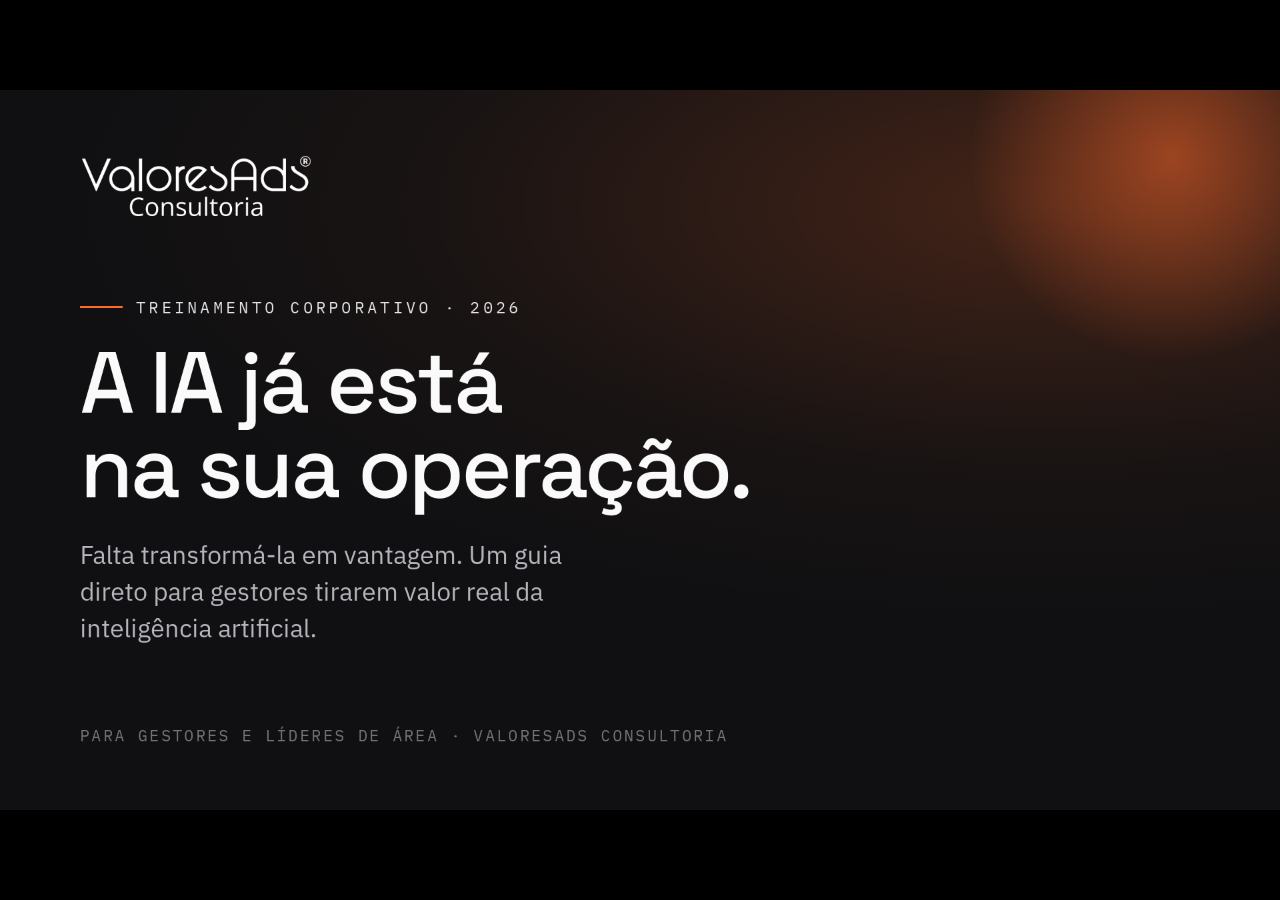
==== commit 2b927d88: "Remove rail from deck-stage element" ====
--- a/index.html
+++ b/index.html
@@ -14,7 +14,7 @@
 <script src="deck-fragments.js"></script>
 </head>
 <body>
-<deck-stage width="1920" height="1080">
+<deck-stage width="1920" height="1080" no-rail>
 <!-- 1 · CAPA -->
 <section data-label="Capa" data-screen-label="01" data-speaker-notes="Abertura. Apresente-se, apresente a ValoresAds e o objetivo do treinamento: sair daqui sabendo o que é IA, onde ela gera valor e como começar na sua área. ~45 min." style="box-sizing:border-box;height:100%;background:radial-gradient(120% 90% at 82% 16%, rgba(255,106,44,0.22) 0%, rgba(255,106,44,0.04) 40%, transparent 64%), #101012;color:#fafafa;font-family:'IBM Plex Sans',sans-serif;padding:96px 120px;display:flex;flex-direction:column;justify-content:space-between;overflow:hidden;position:relative;">
   <div style="position:absolute;top:-220px;right:-160px;width:640px;height:640px;border-radius:50%;background:radial-gradient(circle, rgba(255,106,44,0.5) 0%, transparent 68%);filter:blur(12px);"></div>
@@ -529,4 +529,4 @@
 </deck-stage>
 <script src="deck-stage.js"></script>
 </body>
-</html>+</html>
